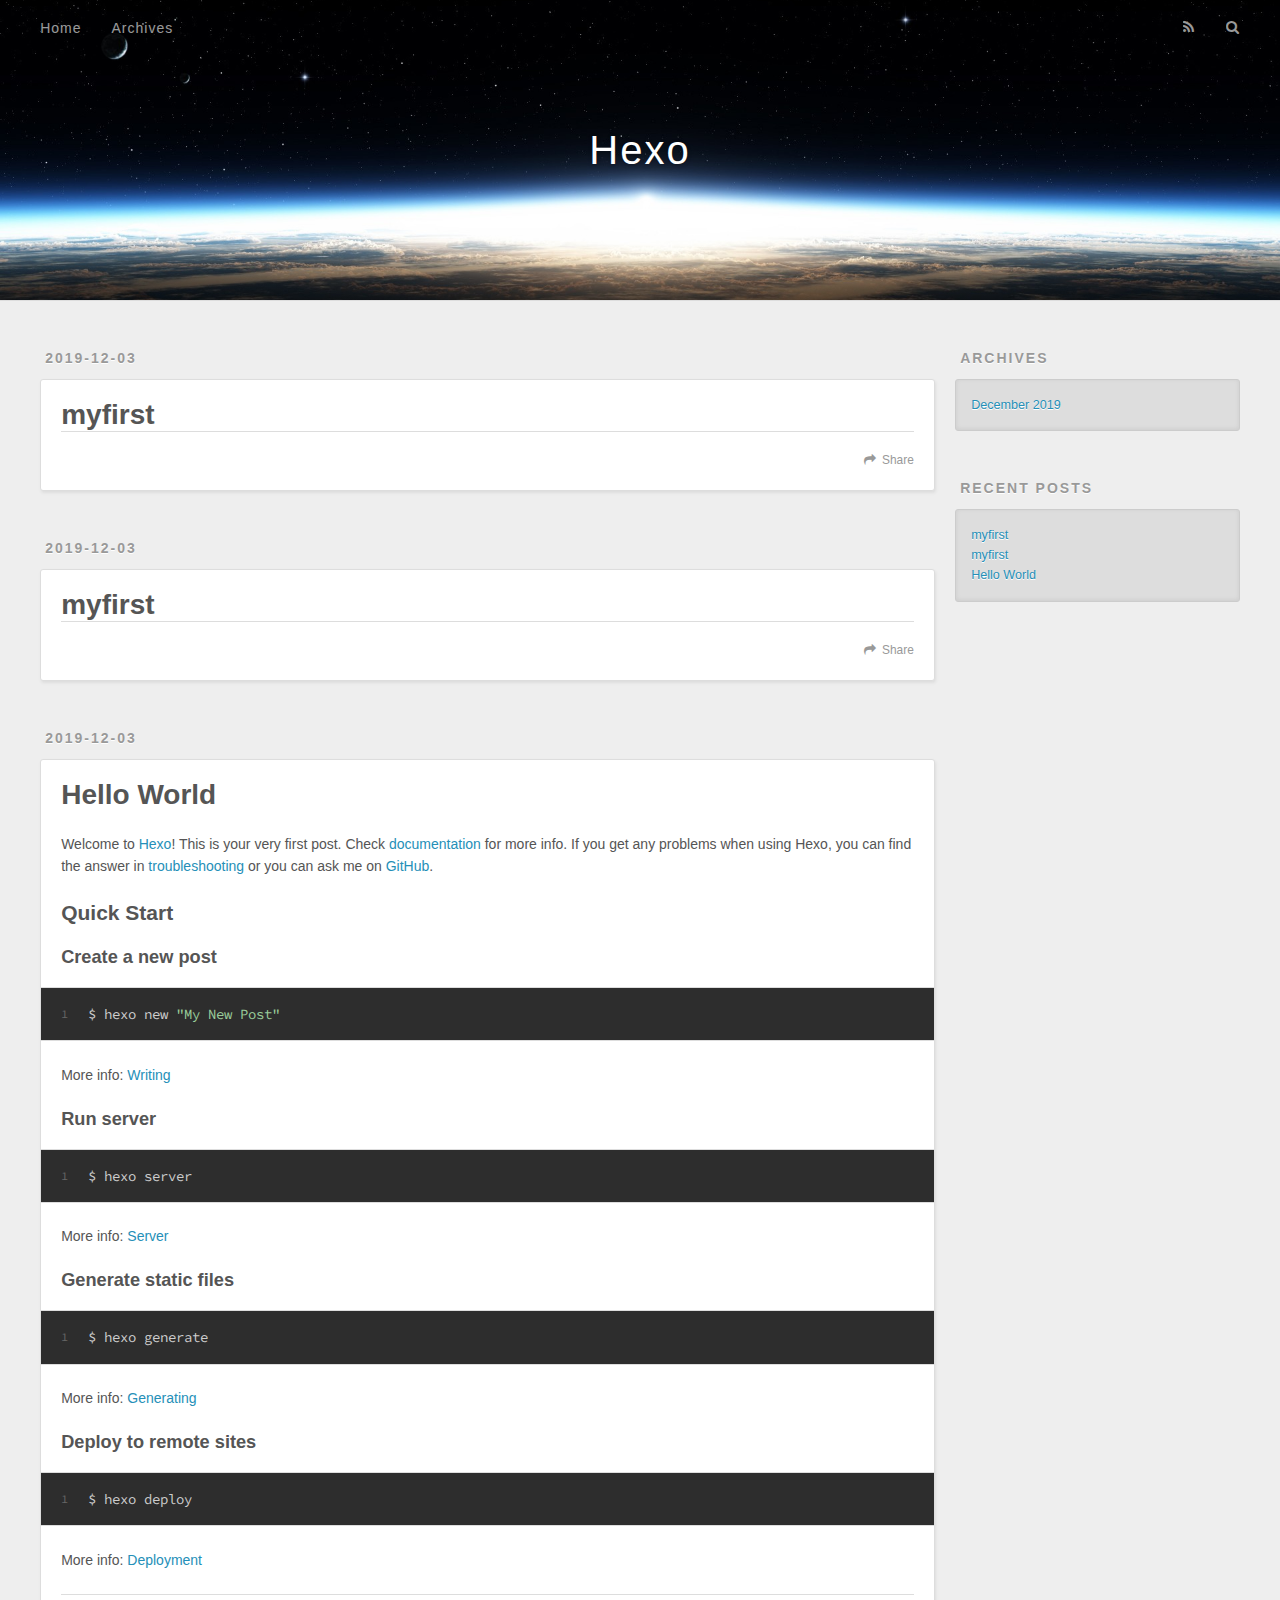
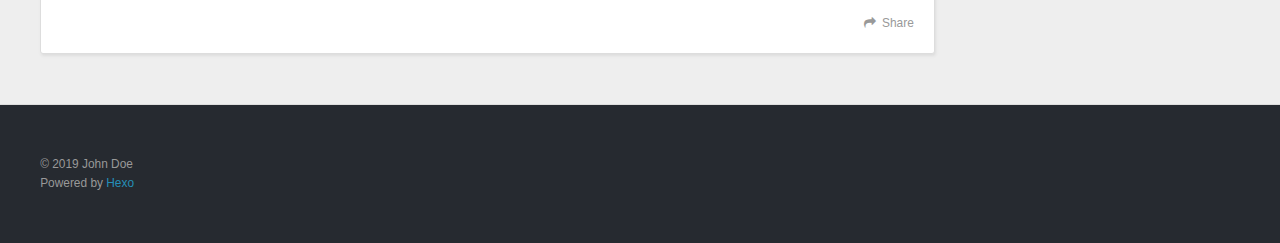
==== index.html @ 47ae8c40 "'第一次'" ====
<!DOCTYPE html>
<html>
<head>
  <meta charset="utf-8">
  

  
  <title>Hexo</title>
  <meta name="viewport" content="width=device-width, initial-scale=1, maximum-scale=1">
  <meta property="og:type" content="website">
<meta property="og:title" content="Hexo">
<meta property="og:url" content="http:&#x2F;&#x2F;yoursite.com&#x2F;index.html">
<meta property="og:site_name" content="Hexo">
<meta property="og:locale" content="en">
<meta name="twitter:card" content="summary">
  
    <link rel="alternate" href="/atom.xml" title="Hexo" type="application/atom+xml">
  
  
    <link rel="icon" href="/favicon.png">
  
  
    <link href="//fonts.googleapis.com/css?family=Source+Code+Pro" rel="stylesheet" type="text/css">
  
  <link rel="stylesheet" href="/css/style.css">
</head>

<body>
  <div id="container">
    <div id="wrap">
      <header id="header">
  <div id="banner"></div>
  <div id="header-outer" class="outer">
    <div id="header-title" class="inner">
      <h1 id="logo-wrap">
        <a href="/" id="logo">Hexo</a>
      </h1>
      
    </div>
    <div id="header-inner" class="inner">
      <nav id="main-nav">
        <a id="main-nav-toggle" class="nav-icon"></a>
        
          <a class="main-nav-link" href="/">Home</a>
        
          <a class="main-nav-link" href="/archives">Archives</a>
        
      </nav>
      <nav id="sub-nav">
        
          <a id="nav-rss-link" class="nav-icon" href="/atom.xml" title="RSS Feed"></a>
        
        <a id="nav-search-btn" class="nav-icon" title="Search"></a>
      </nav>
      <div id="search-form-wrap">
        <form action="//google.com/search" method="get" accept-charset="UTF-8" class="search-form"><input type="search" name="q" class="search-form-input" placeholder="Search"><button type="submit" class="search-form-submit">&#xF002;</button><input type="hidden" name="sitesearch" value="http://yoursite.com"></form>
      </div>
    </div>
  </div>
</header>
      <div class="outer">
        <section id="main">
  
    <article id="post-myfirst-1" class="article article-type-post" itemscope itemprop="blogPost">
  <div class="article-meta">
    <a href="/2019/12/03/myfirst-1/" class="article-date">
  <time datetime="2019-12-03T11:44:23.000Z" itemprop="datePublished">2019-12-03</time>
</a>
    
  </div>
  <div class="article-inner">
    
    
      <header class="article-header">
        
  
    <h1 itemprop="name">
      <a class="article-title" href="/2019/12/03/myfirst-1/">myfirst</a>
    </h1>
  

      </header>
    
    <div class="article-entry" itemprop="articleBody">
      
        
      
    </div>
    <footer class="article-footer">
      <a data-url="http://yoursite.com/2019/12/03/myfirst-1/" data-id="ck3ptba0600007gw39r518pa3" class="article-share-link">Share</a>
      
      
    </footer>
  </div>
  
</article>


  
    <article id="post-myfirst" class="article article-type-post" itemscope itemprop="blogPost">
  <div class="article-meta">
    <a href="/2019/12/03/myfirst/" class="article-date">
  <time datetime="2019-12-03T11:43:12.000Z" itemprop="datePublished">2019-12-03</time>
</a>
    
  </div>
  <div class="article-inner">
    
    
      <header class="article-header">
        
  
    <h1 itemprop="name">
      <a class="article-title" href="/2019/12/03/myfirst/">myfirst</a>
    </h1>
  

      </header>
    
    <div class="article-entry" itemprop="articleBody">
      
        
      
    </div>
    <footer class="article-footer">
      <a data-url="http://yoursite.com/2019/12/03/myfirst/" data-id="ck3ptba0j00027gw32abr5s7v" class="article-share-link">Share</a>
      
      
    </footer>
  </div>
  
</article>


  
    <article id="post-hello-world" class="article article-type-post" itemscope itemprop="blogPost">
  <div class="article-meta">
    <a href="/2019/12/03/hello-world/" class="article-date">
  <time datetime="2019-12-03T11:39:49.512Z" itemprop="datePublished">2019-12-03</time>
</a>
    
  </div>
  <div class="article-inner">
    
    
      <header class="article-header">
        
  
    <h1 itemprop="name">
      <a class="article-title" href="/2019/12/03/hello-world/">Hello World</a>
    </h1>
  

      </header>
    
    <div class="article-entry" itemprop="articleBody">
      
        <p>Welcome to <a href="https://hexo.io/" target="_blank" rel="noopener">Hexo</a>! This is your very first post. Check <a href="https://hexo.io/docs/" target="_blank" rel="noopener">documentation</a> for more info. If you get any problems when using Hexo, you can find the answer in <a href="https://hexo.io/docs/troubleshooting.html" target="_blank" rel="noopener">troubleshooting</a> or you can ask me on <a href="https://github.com/hexojs/hexo/issues" target="_blank" rel="noopener">GitHub</a>.</p>
<h2 id="Quick-Start"><a href="#Quick-Start" class="headerlink" title="Quick Start"></a>Quick Start</h2><h3 id="Create-a-new-post"><a href="#Create-a-new-post" class="headerlink" title="Create a new post"></a>Create a new post</h3><figure class="highlight bash"><table><tr><td class="gutter"><pre><span class="line">1</span></pre></td><td class="code"><pre><span class="line">$ hexo new <span class="string">"My New Post"</span></span></pre></td></tr></table></figure>

<p>More info: <a href="https://hexo.io/docs/writing.html" target="_blank" rel="noopener">Writing</a></p>
<h3 id="Run-server"><a href="#Run-server" class="headerlink" title="Run server"></a>Run server</h3><figure class="highlight bash"><table><tr><td class="gutter"><pre><span class="line">1</span></pre></td><td class="code"><pre><span class="line">$ hexo server</span></pre></td></tr></table></figure>

<p>More info: <a href="https://hexo.io/docs/server.html" target="_blank" rel="noopener">Server</a></p>
<h3 id="Generate-static-files"><a href="#Generate-static-files" class="headerlink" title="Generate static files"></a>Generate static files</h3><figure class="highlight bash"><table><tr><td class="gutter"><pre><span class="line">1</span></pre></td><td class="code"><pre><span class="line">$ hexo generate</span></pre></td></tr></table></figure>

<p>More info: <a href="https://hexo.io/docs/generating.html" target="_blank" rel="noopener">Generating</a></p>
<h3 id="Deploy-to-remote-sites"><a href="#Deploy-to-remote-sites" class="headerlink" title="Deploy to remote sites"></a>Deploy to remote sites</h3><figure class="highlight bash"><table><tr><td class="gutter"><pre><span class="line">1</span></pre></td><td class="code"><pre><span class="line">$ hexo deploy</span></pre></td></tr></table></figure>

<p>More info: <a href="https://hexo.io/docs/one-command-deployment.html" target="_blank" rel="noopener">Deployment</a></p>

      
    </div>
    <footer class="article-footer">
      <a data-url="http://yoursite.com/2019/12/03/hello-world/" data-id="ck3ptba0g00017gw3af5u1q78" class="article-share-link">Share</a>
      
      
    </footer>
  </div>
  
</article>


  


</section>
        
          <aside id="sidebar">
  
    

  
    

  
    
  
    
  <div class="widget-wrap">
    <h3 class="widget-title">Archives</h3>
    <div class="widget">
      <ul class="archive-list"><li class="archive-list-item"><a class="archive-list-link" href="/archives/2019/12/">December 2019</a></li></ul>
    </div>
  </div>


  
    
  <div class="widget-wrap">
    <h3 class="widget-title">Recent Posts</h3>
    <div class="widget">
      <ul>
        
          <li>
            <a href="/2019/12/03/myfirst-1/">myfirst</a>
          </li>
        
          <li>
            <a href="/2019/12/03/myfirst/">myfirst</a>
          </li>
        
          <li>
            <a href="/2019/12/03/hello-world/">Hello World</a>
          </li>
        
      </ul>
    </div>
  </div>

  
</aside>
        
      </div>
      <footer id="footer">
  
  <div class="outer">
    <div id="footer-info" class="inner">
      &copy; 2019 John Doe<br>
      Powered by <a href="http://hexo.io/" target="_blank">Hexo</a>
    </div>
  </div>
</footer>
    </div>
    <nav id="mobile-nav">
  
    <a href="/" class="mobile-nav-link">Home</a>
  
    <a href="/archives" class="mobile-nav-link">Archives</a>
  
</nav>
    

<script src="//ajax.googleapis.com/ajax/libs/jquery/2.0.3/jquery.min.js"></script>


  <link rel="stylesheet" href="/fancybox/jquery.fancybox.css">
  <script src="/fancybox/jquery.fancybox.pack.js"></script>


<script src="/js/script.js"></script>



  </div>
</body>
</html>
---- css/style.css ----
body {
  width: 100%;
}
body:before,
body:after {
  content: "";
  display: table;
}
body:after {
  clear: both;
}
html,
body,
div,
span,
applet,
object,
iframe,
h1,
h2,
h3,
h4,
h5,
h6,
p,
blockquote,
pre,
a,
abbr,
acronym,
address,
big,
cite,
code,
del,
dfn,
em,
img,
ins,
kbd,
q,
s,
samp,
small,
strike,
strong,
sub,
sup,
tt,
var,
dl,
dt,
dd,
ol,
ul,
li,
fieldset,
form,
label,
legend,
table,
caption,
tbody,
tfoot,
thead,
tr,
th,
td {
  margin: 0;
  padding: 0;
  border: 0;
  outline: 0;
  font-weight: inherit;
  font-style: inherit;
  font-family: inherit;
  font-size: 100%;
  vertical-align: baseline;
}
body {
  line-height: 1;
  color: #000;
  background: #fff;
}
ol,
ul {
  list-style: none;
}
table {
  border-collapse: separate;
  border-spacing: 0;
  vertical-align: middle;
}
caption,
th,
td {
  text-align: left;
  font-weight: normal;
  vertical-align: middle;
}
a img {
  border: none;
}
input,
button {
  margin: 0;
  padding: 0;
}
input::-moz-focus-inner,
button::-moz-focus-inner {
  border: 0;
  padding: 0;
}
@font-face {
  font-family: FontAwesome;
  font-style: normal;
  font-weight: normal;
  src: url("fonts/fontawesome-webfont.eot?v=#4.0.3");
  src: url("fonts/fontawesome-webfont.eot?#iefix&v=#4.0.3") format("embedded-opentype"), url("fonts/fontawesome-webfont.woff?v=#4.0.3") format("woff"), url("fonts/fontawesome-webfont.ttf?v=#4.0.3") format("truetype"), url("fonts/fontawesome-webfont.svg#fontawesomeregular?v=#4.0.3") format("svg");
}
html,
body,
#container {
  height: 100%;
}
body {
  background: #eee;
  font: 14px -apple-system, BlinkMacSystemFont, "Segoe UI", "Roboto", "Oxygen", "Ubuntu", "Cantarell", "Fira Sans", "Droid Sans", "Helvetica Neue", sans-serif;
  -webkit-text-size-adjust: 100%;
}
.outer {
  max-width: 1220px;
  margin: 0 auto;
  padding: 0 20px;
}
.outer:before,
.outer:after {
  content: "";
  display: table;
}
.outer:after {
  clear: both;
}
.inner {
  display: inline;
  float: left;
  width: 98.33333333333333%;
  margin: 0 0.833333333333333%;
}
.left,
.alignleft {
  float: left;
}
.right,
.alignright {
  float: right;
}
.clear {
  clear: both;
}
#container {
  position: relative;
}
.mobile-nav-on {
  overflow: hidden;
}
#wrap {
  height: 100%;
  width: 100%;
  position: absolute;
  top: 0;
  left: 0;
  -webkit-transition: 0.2s ease-out;
  -moz-transition: 0.2s ease-out;
  -ms-transition: 0.2s ease-out;
  transition: 0.2s ease-out;
  z-index: 1;
  background: #eee;
}
.mobile-nav-on #wrap {
  left: 280px;
}
@media screen and (min-width: 768px) {
  #main {
    display: inline;
    float: left;
    width: 73.33333333333333%;
    margin: 0 0.833333333333333%;
  }
}
.article-date,
.article-category-link,
.archive-year,
.widget-title {
  text-decoration: none;
  text-transform: uppercase;
  letter-spacing: 2px;
  color: #999;
  margin-bottom: 1em;
  margin-left: 5px;
  line-height: 1em;
  text-shadow: 0 1px #fff;
  font-weight: bold;
}
.article-inner,
.archive-article-inner {
  background: #fff;
  -webkit-box-shadow: 1px 2px 3px #ddd;
  box-shadow: 1px 2px 3px #ddd;
  border: 1px solid #ddd;
  border-radius: 3px;
}
.article-entry h1,
.widget h1 {
  font-size: 2em;
}
.article-entry h2,
.widget h2 {
  font-size: 1.5em;
}
.article-entry h3,
.widget h3 {
  font-size: 1.3em;
}
.article-entry h4,
.widget h4 {
  font-size: 1.2em;
}
.article-entry h5,
.widget h5 {
  font-size: 1em;
}
.article-entry h6,
.widget h6 {
  font-size: 1em;
  color: #999;
}
.article-entry hr,
.widget hr {
  border: 1px dashed #ddd;
}
.article-entry strong,
.widget strong {
  font-weight: bold;
}
.article-entry em,
.widget em,
.article-entry cite,
.widget cite {
  font-style: italic;
}
.article-entry sup,
.widget sup,
.article-entry sub,
.widget sub {
  font-size: 0.75em;
  line-height: 0;
  position: relative;
  vertical-align: baseline;
}
.article-entry sup,
.widget sup {
  top: -0.5em;
}
.article-entry sub,
.widget sub {
  bottom: -0.2em;
}
.article-entry small,
.widget small {
  font-size: 0.85em;
}
.article-entry acronym,
.widget acronym,
.article-entry abbr,
.widget abbr {
  border-bottom: 1px dotted;
}
.article-entry ul,
.widget ul,
.article-entry ol,
.widget ol,
.article-entry dl,
.widget dl {
  margin: 0 20px;
  line-height: 1.6em;
}
.article-entry ul ul,
.widget ul ul,
.article-entry ol ul,
.widget ol ul,
.article-entry ul ol,
.widget ul ol,
.article-entry ol ol,
.widget ol ol {
  margin-top: 0;
  margin-bottom: 0;
}
.article-entry ul,
.widget ul {
  list-style: disc;
}
.article-entry ol,
.widget ol {
  list-style: decimal;
}
.article-entry dt,
.widget dt {
  font-weight: bold;
}
#header {
  height: 300px;
  position: relative;
  border-bottom: 1px solid #ddd;
}
#header:before,
#header:after {
  content: "";
  position: absolute;
  left: 0;
  right: 0;
  height: 40px;
}
#header:before {
  top: 0;
  background: -webkit-linear-gradient(rgba(0,0,0,0.2), transparent);
  background: -moz-linear-gradient(rgba(0,0,0,0.2), transparent);
  background: -ms-linear-gradient(rgba(0,0,0,0.2), transparent);
  background: linear-gradient(rgba(0,0,0,0.2), transparent);
}
#header:after {
  bottom: 0;
  background: -webkit-linear-gradient(transparent, rgba(0,0,0,0.2));
  background: -moz-linear-gradient(transparent, rgba(0,0,0,0.2));
  background: -ms-linear-gradient(transparent, rgba(0,0,0,0.2));
  background: linear-gradient(transparent, rgba(0,0,0,0.2));
}
#header-outer {
  height: 100%;
  position: relative;
}
#header-inner {
  position: relative;
  overflow: hidden;
}
#banner {
  position: absolute;
  top: 0;
  left: 0;
  width: 100%;
  height: 100%;
  background: url("images/banner.jpg") center #000;
  -webkit-background-size: cover;
  -moz-background-size: cover;
  background-size: cover;
  z-index: -1;
}
#header-title {
  text-align: center;
  height: 40px;
  position: absolute;
  top: 50%;
  left: 0;
  margin-top: -20px;
}
#logo,
#subtitle {
  text-decoration: none;
  color: #fff;
  font-weight: 300;
  text-shadow: 0 1px 4px rgba(0,0,0,0.3);
}
#logo {
  font-size: 40px;
  line-height: 40px;
  letter-spacing: 2px;
}
#subtitle {
  font-size: 16px;
  line-height: 16px;
  letter-spacing: 1px;
}
#subtitle-wrap {
  margin-top: 16px;
}
#main-nav {
  float: left;
  margin-left: -15px;
}
.nav-icon,
.main-nav-link {
  float: left;
  color: #fff;
  opacity: 0.6;
  text-decoration: none;
  text-shadow: 0 1px rgba(0,0,0,0.2);
  -webkit-transition: opacity 0.2s;
  -moz-transition: opacity 0.2s;
  -ms-transition: opacity 0.2s;
  transition: opacity 0.2s;
  display: block;
  padding: 20px 15px;
}
.nav-icon:hover,
.main-nav-link:hover {
  opacity: 1;
}
.nav-icon {
  font-family: FontAwesome;
  text-align: center;
  font-size: 14px;
  width: 14px;
  height: 14px;
  padding: 20px 15px;
  position: relative;
  cursor: pointer;
}
.main-nav-link {
  font-weight: 300;
  letter-spacing: 1px;
}
@media screen and (max-width: 479px) {
  .main-nav-link {
    display: none;
  }
}
#main-nav-toggle {
  display: none;
}
#main-nav-toggle:before {
  content: "\f0c9";
}
@media screen and (max-width: 479px) {
  #main-nav-toggle {
    display: block;
  }
}
#sub-nav {
  float: right;
  margin-right: -15px;
}
#nav-rss-link:before {
  content: "\f09e";
}
#nav-search-btn:before {
  content: "\f002";
}
#search-form-wrap {
  position: absolute;
  top: 15px;
  width: 150px;
  height: 30px;
  right: -150px;
  opacity: 0;
  -webkit-transition: 0.2s ease-out;
  -moz-transition: 0.2s ease-out;
  -ms-transition: 0.2s ease-out;
  transition: 0.2s ease-out;
}
#search-form-wrap.on {
  opacity: 1;
  right: 0;
}
@media screen and (max-width: 479px) {
  #search-form-wrap {
    width: 100%;
    right: -100%;
  }
}
.search-form {
  position: absolute;
  top: 0;
  left: 0;
  right: 0;
  background: #fff;
  padding: 5px 15px;
  border-radius: 15px;
  -webkit-box-shadow: 0 0 10px rgba(0,0,0,0.3);
  box-shadow: 0 0 10px rgba(0,0,0,0.3);
}
.search-form-input {
  border: none;
  background: none;
  color: #555;
  width: 100%;
  font: 13px -apple-system, BlinkMacSystemFont, "Segoe UI", "Roboto", "Oxygen", "Ubuntu", "Cantarell", "Fira Sans", "Droid Sans", "Helvetica Neue", sans-serif;
  outline: none;
}
.search-form-input::-webkit-search-results-decoration,
.search-form-input::-webkit-search-cancel-button {
  -webkit-appearance: none;
}
.search-form-submit {
  position: absolute;
  top: 50%;
  right: 10px;
  margin-top: -7px;
  font: 13px FontAwesome;
  border: none;
  background: none;
  color: #bbb;
  cursor: pointer;
}
.search-form-submit:hover,
.search-form-submit:focus {
  color: #777;
}
.article {
  margin: 50px 0;
}
.article-inner {
  overflow: hidden;
}
.article-meta:before,
.article-meta:after {
  content: "";
  display: table;
}
.article-meta:after {
  clear: both;
}
.article-date {
  float: left;
}
.article-category {
  float: left;
  line-height: 1em;
  color: #ccc;
  text-shadow: 0 1px #fff;
  margin-left: 8px;
}
.article-category:before {
  content: "\2022";
}
.article-category-link {
  margin: 0 12px 1em;
}
.article-header {
  padding: 20px 20px 0;
}
.article-title {
  text-decoration: none;
  font-size: 2em;
  font-weight: bold;
  color: #555;
  line-height: 1.1em;
  -webkit-transition: color 0.2s;
  -moz-transition: color 0.2s;
  -ms-transition: color 0.2s;
  transition: color 0.2s;
}
a.article-title:hover {
  color: #258fb8;
}
.article-entry {
  color: #555;
  padding: 0 20px;
}
.article-entry:before,
.article-entry:after {
  content: "";
  display: table;
}
.article-entry:after {
  clear: both;
}
.article-entry p,
.article-entry table {
  line-height: 1.6em;
  margin: 1.6em 0;
}
.article-entry h1,
.article-entry h2,
.article-entry h3,
.article-entry h4,
.article-entry h5,
.article-entry h6 {
  font-weight: bold;
}
.article-entry h1,
.article-entry h2,
.article-entry h3,
.article-entry h4,
.article-entry h5,
.article-entry h6 {
  line-height: 1.1em;
  margin: 1.1em 0;
}
.article-entry a {
  color: #258fb8;
  text-decoration: none;
}
.article-entry a:hover {
  text-decoration: underline;
}
.article-entry ul,
.article-entry ol,
.article-entry dl {
  margin-top: 1.6em;
  margin-bottom: 1.6em;
}
.article-entry img,
.article-entry video {
  max-width: 100%;
  height: auto;
  display: block;
  margin: auto;
}
.article-entry iframe {
  border: none;
}
.article-entry table {
  width: 100%;
  border-collapse: collapse;
  border-spacing: 0;
}
.article-entry th {
  font-weight: bold;
  border-bottom: 3px solid #ddd;
  padding-bottom: 0.5em;
}
.article-entry td {
  border-bottom: 1px solid #ddd;
  padding: 10px 0;
}
.article-entry blockquote {
  font-family: Georgia, "Times New Roman", serif;
  font-size: 1.4em;
  margin: 1.6em 20px;
  text-align: center;
}
.article-entry blockquote footer {
  font-size: 14px;
  margin: 1.6em 0;
  font-family: -apple-system, BlinkMacSystemFont, "Segoe UI", "Roboto", "Oxygen", "Ubuntu", "Cantarell", "Fira Sans", "Droid Sans", "Helvetica Neue", sans-serif;
}
.article-entry blockquote footer cite:before {
  content: "—";
  padding: 0 0.5em;
}
.article-entry .pullquote {
  text-align: left;
  width: 45%;
  margin: 0;
}
.article-entry .pullquote.left {
  margin-left: 0.5em;
  margin-right: 1em;
}
.article-entry .pullquote.right {
  margin-right: 0.5em;
  margin-left: 1em;
}
.article-entry .caption {
  color: #999;
  display: block;
  font-size: 0.9em;
  margin-top: 0.5em;
  position: relative;
  text-align: center;
}
.article-entry .video-container {
  position: relative;
  padding-top: 56.25%;
  height: 0;
  overflow: hidden;
}
.article-entry .video-container iframe,
.article-entry .video-container object,
.article-entry .video-container embed {
  position: absolute;
  top: 0;
  left: 0;
  width: 100%;
  height: 100%;
  margin-top: 0;
}
.article-more-link a {
  display: inline-block;
  line-height: 1em;
  padding: 6px 15px;
  border-radius: 15px;
  background: #eee;
  color: #999;
  text-shadow: 0 1px #fff;
  text-decoration: none;
}
.article-more-link a:hover {
  background: #258fb8;
  color: #fff;
  text-decoration: none;
  text-shadow: 0 1px #1e7293;
}
.article-footer {
  font-size: 0.85em;
  line-height: 1.6em;
  border-top: 1px solid #ddd;
  padding-top: 1.6em;
  margin: 0 20px 20px;
}
.article-footer:before,
.article-footer:after {
  content: "";
  display: table;
}
.article-footer:after {
  clear: both;
}
.article-footer a {
  color: #999;
  text-decoration: none;
}
.article-footer a:hover {
  color: #555;
}
.article-tag-list-item {
  float: left;
  margin-right: 10px;
}
.article-tag-list-link:before {
  content: "#";
}
.article-comment-link {
  float: right;
}
.article-comment-link:before {
  content: "\f075";
  font-family: FontAwesome;
  padding-right: 8px;
}
.article-share-link {
  cursor: pointer;
  float: right;
  margin-left: 20px;
}
.article-share-link:before {
  content: "\f064";
  font-family: FontAwesome;
  padding-right: 6px;
}
#article-nav {
  position: relative;
}
#article-nav:before,
#article-nav:after {
  content: "";
  display: table;
}
#article-nav:after {
  clear: both;
}
@media screen and (min-width: 768px) {
  #article-nav {
    margin: 50px 0;
  }
  #article-nav:before {
    width: 8px;
    height: 8px;
    position: absolute;
    top: 50%;
    left: 50%;
    margin-top: -4px;
    margin-left: -4px;
    content: "";
    border-radius: 50%;
    background: #ddd;
    -webkit-box-shadow: 0 1px 2px #fff;
    box-shadow: 0 1px 2px #fff;
  }
}
.article-nav-link-wrap {
  text-decoration: none;
  text-shadow: 0 1px #fff;
  color: #999;
  -webkit-box-sizing: border-box;
  -moz-box-sizing: border-box;
  box-sizing: border-box;
  margin-top: 50px;
  text-align: center;
  display: block;
}
.article-nav-link-wrap:hover {
  color: #555;
}
@media screen and (min-width: 768px) {
  .article-nav-link-wrap {
    width: 50%;
    margin-top: 0;
  }
}
@media screen and (min-width: 768px) {
  #article-nav-newer {
    float: left;
    text-align: right;
    padding-right: 20px;
  }
}
@media screen and (min-width: 768px) {
  #article-nav-older {
    float: right;
    text-align: left;
    padding-left: 20px;
  }
}
.article-nav-caption {
  text-transform: uppercase;
  letter-spacing: 2px;
  color: #ddd;
  line-height: 1em;
  font-weight: bold;
}
#article-nav-newer .article-nav-caption {
  margin-right: -2px;
}
.article-nav-title {
  font-size: 0.85em;
  line-height: 1.6em;
  margin-top: 0.5em;
}
.article-share-box {
  position: absolute;
  display: none;
  background: #fff;
  -webkit-box-shadow: 1px 2px 10px rgba(0,0,0,0.2);
  box-shadow: 1px 2px 10px rgba(0,0,0,0.2);
  border-radius: 3px;
  margin-left: -145px;
  overflow: hidden;
  z-index: 1;
}
.article-share-box.on {
  display: block;
}
.article-share-input {
  width: 100%;
  background: none;
  -webkit-box-sizing: border-box;
  -moz-box-sizing: border-box;
  box-sizing: border-box;
  font: 14px -apple-system, BlinkMacSystemFont, "Segoe UI", "Roboto", "Oxygen", "Ubuntu", "Cantarell", "Fira Sans", "Droid Sans", "Helvetica Neue", sans-serif;
  padding: 0 15px;
  color: #555;
  outline: none;
  border: 1px solid #ddd;
  border-radius: 3px 3px 0 0;
  height: 36px;
  line-height: 36px;
}
.article-share-links {
  background: #eee;
}
.article-share-links:before,
.article-share-links:after {
  content: "";
  display: table;
}
.article-share-links:after {
  clear: both;
}
.article-share-twitter,
.article-share-facebook,
.article-share-pinterest,
.article-share-google {
  width: 50px;
  height: 36px;
  display: block;
  float: left;
  position: relative;
  color: #999;
  text-shadow: 0 1px #fff;
}
.article-share-twitter:before,
.article-share-facebook:before,
.article-share-pinterest:before,
.article-share-google:before {
  font-size: 20px;
  font-family: FontAwesome;
  width: 20px;
  height: 20px;
  position: absolute;
  top: 50%;
  left: 50%;
  margin-top: -10px;
  margin-left: -10px;
  text-align: center;
}
.article-share-twitter:hover,
.article-share-facebook:hover,
.article-share-pinterest:hover,
.article-share-google:hover {
  color: #fff;
}
.article-share-twitter:before {
  content: "\f099";
}
.article-share-twitter:hover {
  background: #00aced;
  text-shadow: 0 1px #008abe;
}
.article-share-facebook:before {
  content: "\f09a";
}
.article-share-facebook:hover {
  background: #3b5998;
  text-shadow: 0 1px #2f477a;
}
.article-share-pinterest:before {
  content: "\f0d2";
}
.article-share-pinterest:hover {
  background: #cb2027;
  text-shadow: 0 1px #a21a1f;
}
.article-share-google:before {
  content: "\f0d5";
}
.article-share-google:hover {
  background: #dd4b39;
  text-shadow: 0 1px #be3221;
}
.article-gallery {
  background: #000;
  position: relative;
}
.article-gallery-photos {
  position: relative;
  overflow: hidden;
}
.article-gallery-img {
  display: none;
  max-width: 100%;
}
.article-gallery-img:first-child {
  display: block;
}
.article-gallery-img.loaded {
  position: absolute;
  display: block;
}
.article-gallery-img img {
  display: block;
  max-width: 100%;
  margin: 0 auto;
}
#comments {
  background: #fff;
  -webkit-box-shadow: 1px 2px 3px #ddd;
  box-shadow: 1px 2px 3px #ddd;
  padding: 20px;
  border: 1px solid #ddd;
  border-radius: 3px;
  margin: 50px 0;
}
#comments a {
  color: #258fb8;
}
.archives-wrap {
  margin: 50px 0;
}
.archives:before,
.archives:after {
  content: "";
  display: table;
}
.archives:after {
  clear: both;
}
.archive-year-wrap {
  margin-bottom: 1em;
}
.archives {
  -webkit-column-gap: 10px;
  -moz-column-gap: 10px;
  column-gap: 10px;
}
@media screen and (min-width: 480px) and (max-width: 767px) {
  .archives {
    -webkit-column-count: 2;
    -moz-column-count: 2;
    column-count: 2;
  }
}
@media screen and (min-width: 768px) {
  .archives {
    -webkit-column-count: 3;
    -moz-column-count: 3;
    column-count: 3;
  }
}
.archive-article {
  -webkit-column-break-inside: avoid;
  page-break-inside: avoid;
  overflow: hidden;
  break-inside: avoid-column;
}
.archive-article-inner {
  padding: 10px;
  margin-bottom: 15px;
}
.archive-article-title {
  text-decoration: none;
  font-weight: bold;
  color: #555;
  -webkit-transition: color 0.2s;
  -moz-transition: color 0.2s;
  -ms-transition: color 0.2s;
  transition: color 0.2s;
  line-height: 1.6em;
}
.archive-article-title:hover {
  color: #258fb8;
}
.archive-article-footer {
  margin-top: 1em;
}
.archive-article-date {
  color: #999;
  text-decoration: none;
  font-size: 0.85em;
  line-height: 1em;
  margin-bottom: 0.5em;
  display: block;
}
#page-nav {
  margin: 50px auto;
  background: #fff;
  -webkit-box-shadow: 1px 2px 3px #ddd;
  box-shadow: 1px 2px 3px #ddd;
  border: 1px solid #ddd;
  border-radius: 3px;
  text-align: center;
  color: #999;
  overflow: hidden;
}
#page-nav:before,
#page-nav:after {
  content: "";
  display: table;
}
#page-nav:after {
  clear: both;
}
#page-nav a,
#page-nav span {
  padding: 10px 20px;
  line-height: 1;
  height: 2ex;
}
#page-nav a {
  color: #999;
  text-decoration: none;
}
#page-nav a:hover {
  background: #999;
  color: #fff;
}
#page-nav .prev {
  float: left;
}
#page-nav .next {
  float: right;
}
#page-nav .page-number {
  display: inline-block;
}
@media screen and (max-width: 479px) {
  #page-nav .page-number {
    display: none;
  }
}
#page-nav .current {
  color: #555;
  font-weight: bold;
}
#page-nav .space {
  color: #ddd;
}
#footer {
  background: #262a30;
  padding: 50px 0;
  border-top: 1px solid #ddd;
  color: #999;
}
#footer a {
  color: #258fb8;
  text-decoration: none;
}
#footer a:hover {
  text-decoration: underline;
}
#footer-info {
  line-height: 1.6em;
  font-size: 0.85em;
}
.article-entry pre,
.article-entry .highlight {
  background: #2d2d2d;
  margin: 0 -20px;
  padding: 15px 20px;
  border-style: solid;
  border-color: #ddd;
  border-width: 1px 0;
  overflow: auto;
  color: #ccc;
  line-height: 22.400000000000002px;
}
.article-entry .highlight .gutter pre,
.article-entry .gist .gist-file .gist-data .line-numbers {
  color: #666;
  font-size: 0.85em;
}
.article-entry pre,
.article-entry code {
  font-family: "Source Code Pro", Consolas, Monaco, Menlo, Consolas, monospace;
}
.article-entry code {
  background: #eee;
  text-shadow: 0 1px #fff;
  padding: 0 0.3em;
}
.article-entry pre code {
  background: none;
  text-shadow: none;
  padding: 0;
}
.article-entry .highlight pre {
  border: none;
  margin: 0;
  padding: 0;
}
.article-entry .highlight table {
  margin: 0;
  width: auto;
}
.article-entry .highlight td {
  border: none;
  padding: 0;
}
.article-entry .highlight figcaption {
  font-size: 0.85em;
  color: #999;
  line-height: 1em;
  margin-bottom: 1em;
}
.article-entry .highlight figcaption:before,
.article-entry .highlight figcaption:after {
  content: "";
  display: table;
}
.article-entry .highlight figcaption:after {
  clear: both;
}
.article-entry .highlight figcaption a {
  float: right;
}
.article-entry .highlight .gutter pre {
  text-align: right;
  padding-right: 20px;
}
.article-entry .highlight .line {
  height: 22.400000000000002px;
}
.article-entry .highlight .line.marked {
  background: #515151;
}
.article-entry .gist {
  margin: 0 -20px;
  border-style: solid;
  border-color: #ddd;
  border-width: 1px 0;
  background: #2d2d2d;
  padding: 15px 20px 15px 0;
}
.article-entry .gist .gist-file {
  border: none;
  font-family: "Source Code Pro", Consolas, Monaco, Menlo, Consolas, monospace;
  margin: 0;
}
.article-entry .gist .gist-file .gist-data {
  background: none;
  border: none;
}
.article-entry .gist .gist-file .gist-data .line-numbers {
  background: none;
  border: none;
  padding: 0 20px 0 0;
}
.article-entry .gist .gist-file .gist-data .line-data {
  padding: 0 !important;
}
.article-entry .gist .gist-file .highlight {
  margin: 0;
  padding: 0;
  border: none;
}
.article-entry .gist .gist-file .gist-meta {
  background: #2d2d2d;
  color: #999;
  font: 0.85em -apple-system, BlinkMacSystemFont, "Segoe UI", "Roboto", "Oxygen", "Ubuntu", "Cantarell", "Fira Sans", "Droid Sans", "Helvetica Neue", sans-serif;
  text-shadow: 0 0;
  padding: 0;
  margin-top: 1em;
  margin-left: 20px;
}
.article-entry .gist .gist-file .gist-meta a {
  color: #258fb8;
  font-weight: normal;
}
.article-entry .gist .gist-file .gist-meta a:hover {
  text-decoration: underline;
}
pre .comment,
pre .title {
  color: #999;
}
pre .variable,
pre .attribute,
pre .tag,
pre .regexp,
pre .ruby .constant,
pre .xml .tag .title,
pre .xml .pi,
pre .xml .doctype,
pre .html .doctype,
pre .css .id,
pre .css .class,
pre .css .pseudo {
  color: #f2777a;
}
pre .number,
pre .preprocessor,
pre .built_in,
pre .literal,
pre .params,
pre .constant {
  color: #f99157;
}
pre .class,
pre .ruby .class .title,
pre .css .rules .attribute {
  color: #9c9;
}
pre .string,
pre .value,
pre .inheritance,
pre .header,
pre .ruby .symbol,
pre .xml .cdata {
  color: #9c9;
}
pre .css .hexcolor {
  color: #6cc;
}
pre .function,
pre .python .decorator,
pre .python .title,
pre .ruby .function .title,
pre .ruby .title .keyword,
pre .perl .sub,
pre .javascript .title,
pre .coffeescript .title {
  color: #69c;
}
pre .keyword,
pre .javascript .function {
  color: #c9c;
}
@media screen and (max-width: 479px) {
  #mobile-nav {
    position: absolute;
    top: 0;
    left: 0;
    width: 280px;
    height: 100%;
    background: #191919;
    border-right: 1px solid #fff;
  }
}
@media screen and (max-width: 479px) {
  .mobile-nav-link {
    display: block;
    color: #999;
    text-decoration: none;
    padding: 15px 20px;
    font-weight: bold;
  }
  .mobile-nav-link:hover {
    color: #fff;
  }
}
@media screen and (min-width: 768px) {
  #sidebar {
    display: inline;
    float: left;
    width: 23.333333333333332%;
    margin: 0 0.833333333333333%;
  }
}
.widget-wrap {
  margin: 50px 0;
}
.widget {
  color: #777;
  text-shadow: 0 1px #fff;
  background: #ddd;
  -webkit-box-shadow: 0 -1px 4px #ccc inset;
  box-shadow: 0 -1px 4px #ccc inset;
  border: 1px solid #ccc;
  padding: 15px;
  border-radius: 3px;
}
.widget a {
  color: #258fb8;
  text-decoration: none;
}
.widget a:hover {
  text-decoration: underline;
}
.widget ul ul,
.widget ol ul,
.widget dl ul,
.widget ul ol,
.widget ol ol,
.widget dl ol,
.widget ul dl,
.widget ol dl,
.widget dl dl {
  margin-left: 15px;
  list-style: disc;
}
.widget {
  line-height: 1.6em;
  word-wrap: break-word;
  font-size: 0.9em;
}
.widget ul,
.widget ol {
  list-style: none;
  margin: 0;
}
.widget ul ul,
.widget ol ul,
.widget ul ol,
.widget ol ol {
  margin: 0 20px;
}
.widget ul ul,
.widget ol ul {
  list-style: disc;
}
.widget ul ol,
.widget ol ol {
  list-style: decimal;
}
.category-list-count,
.tag-list-count,
.archive-list-count {
  padding-left: 5px;
  color: #999;
  font-size: 0.85em;
}
.category-list-count:before,
.tag-list-count:before,
.archive-list-count:before {
  content: "(";
}
.category-list-count:after,
.tag-list-count:after,
.archive-list-count:after {
  content: ")";
}
.tagcloud a {
  margin-right: 5px;
  display: inline-block;
}
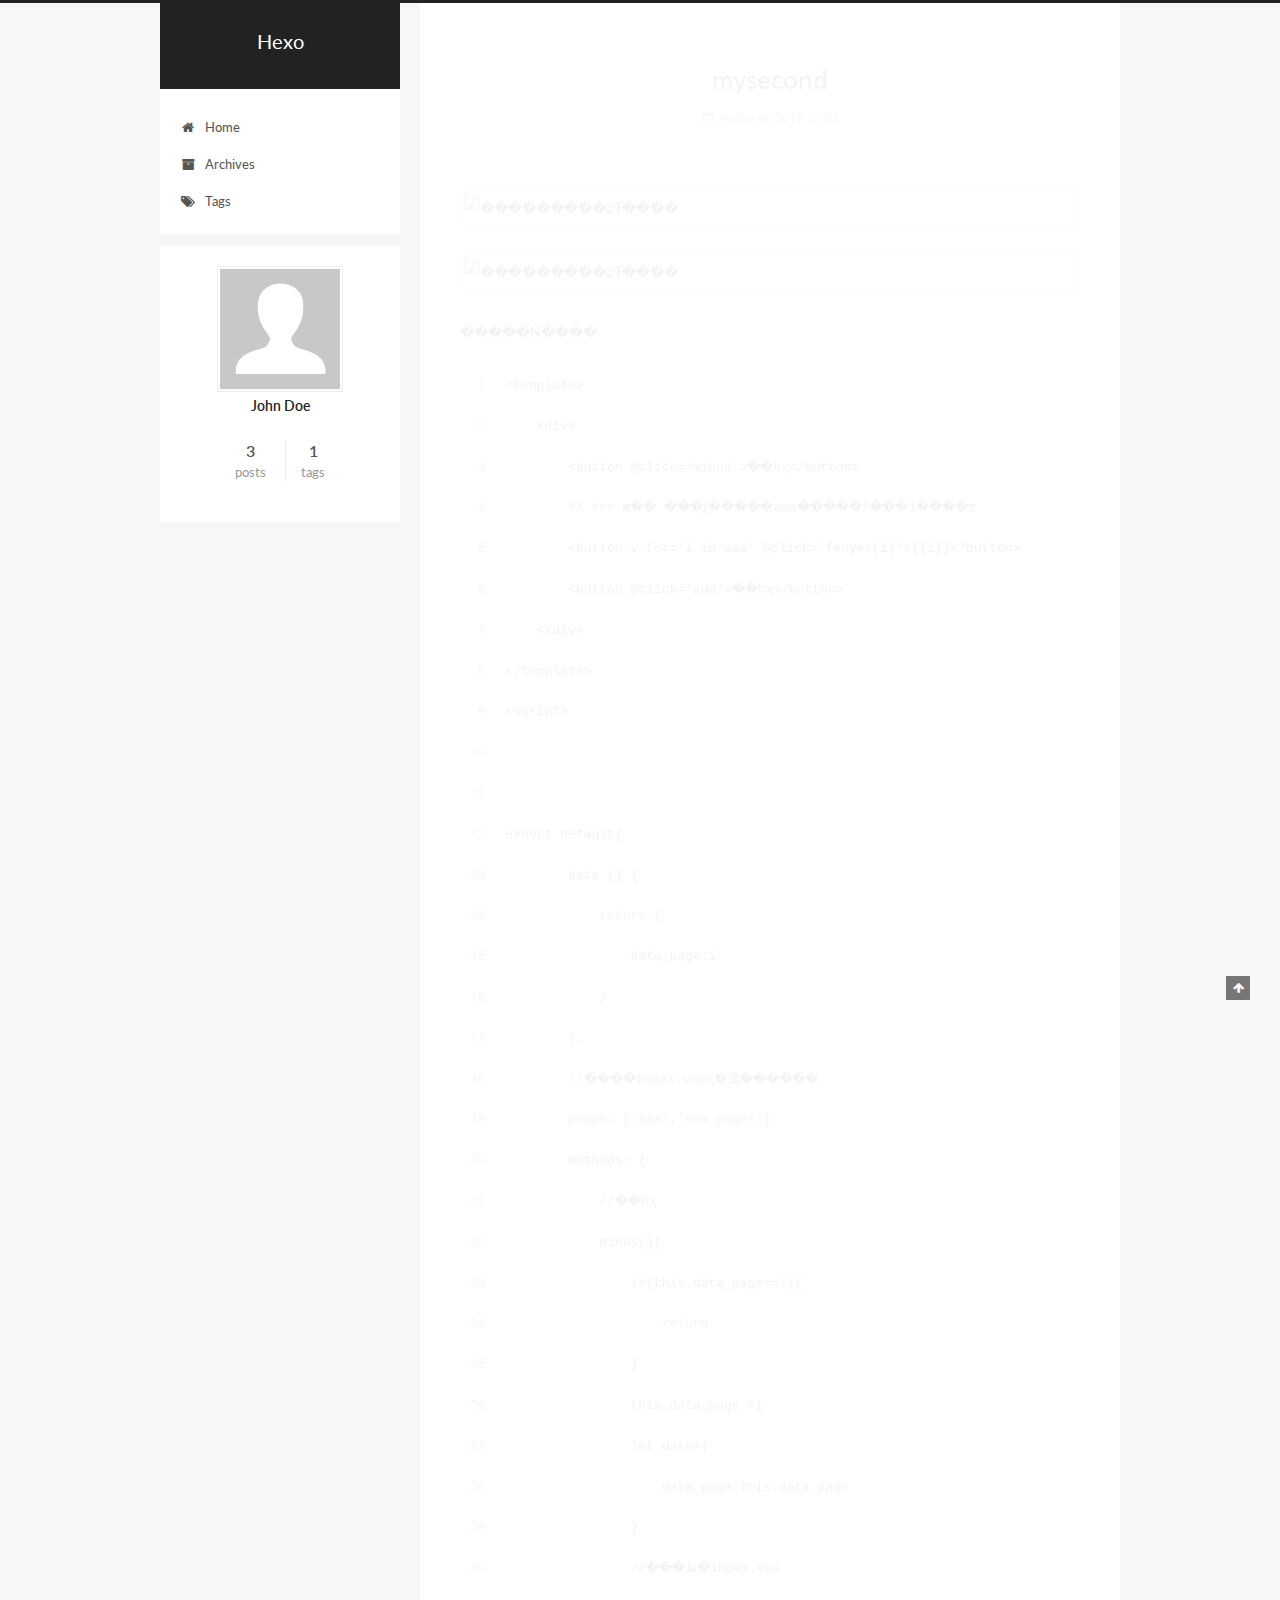
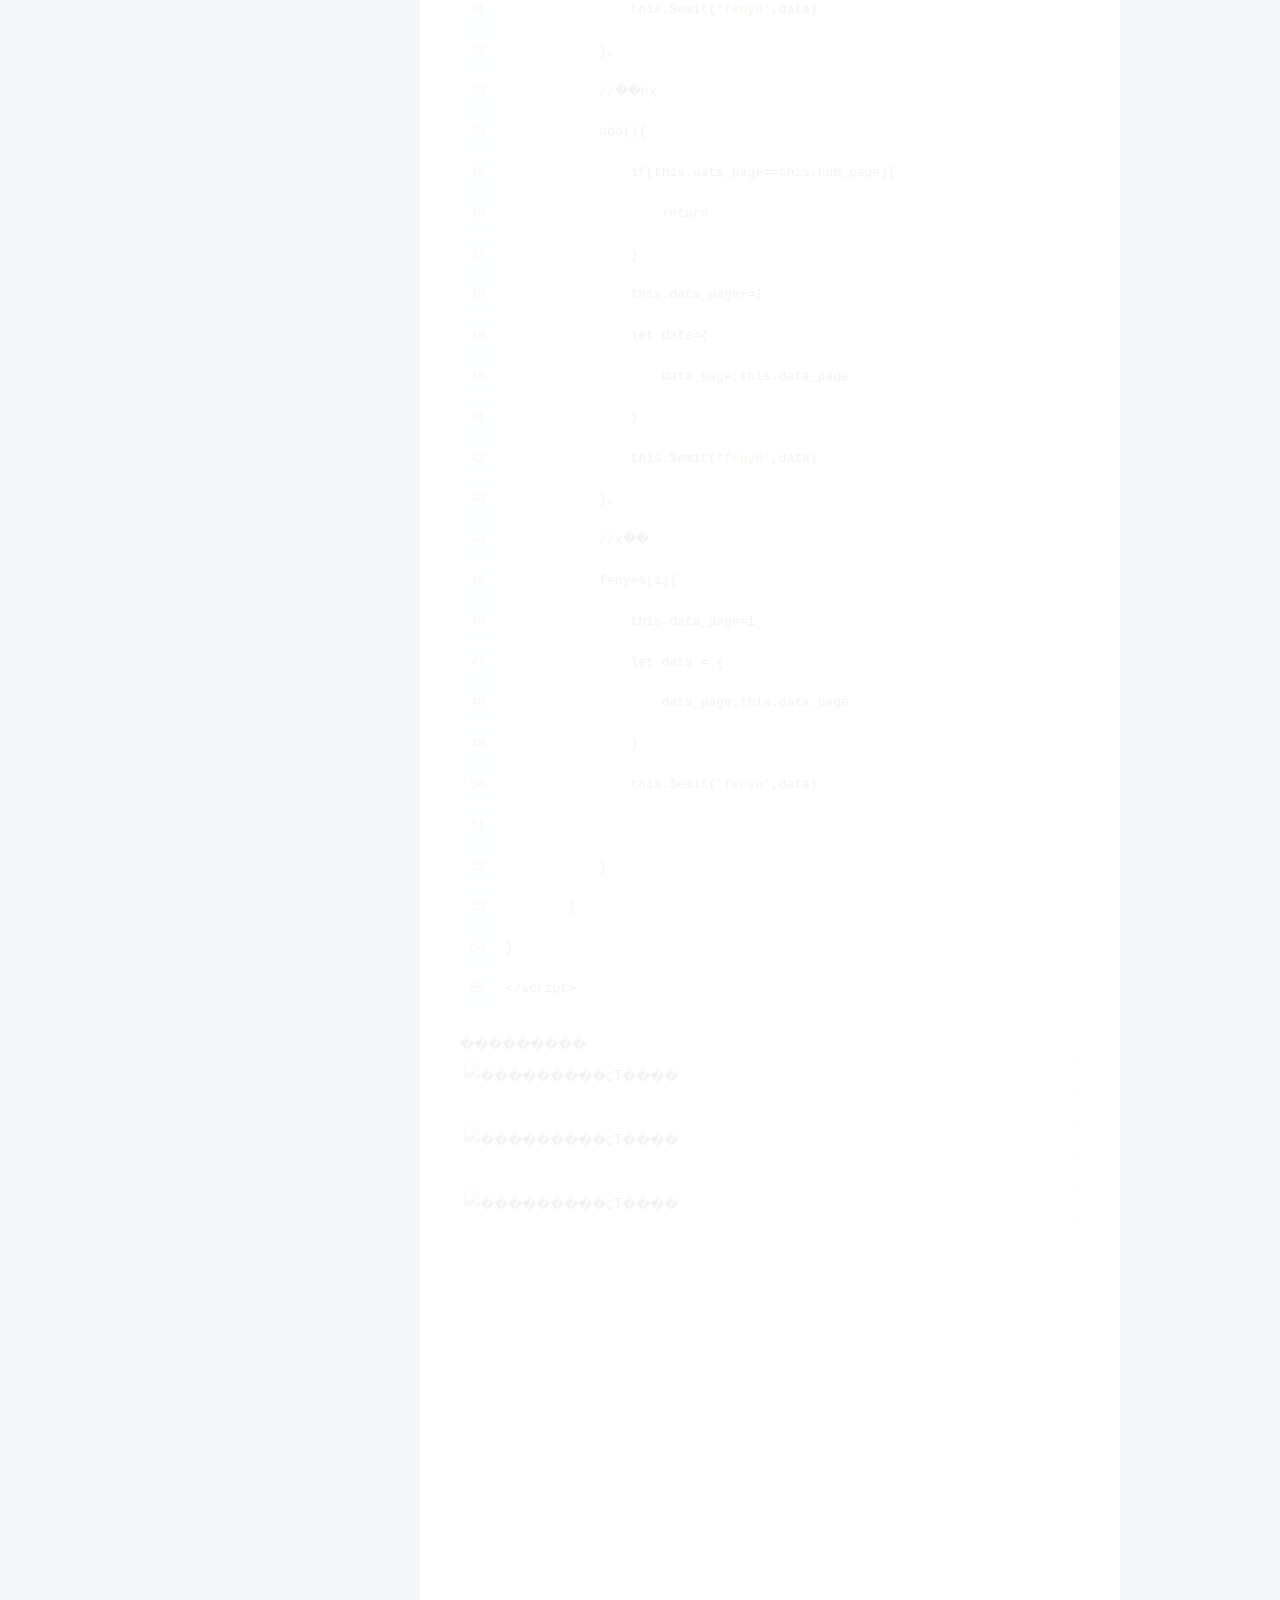
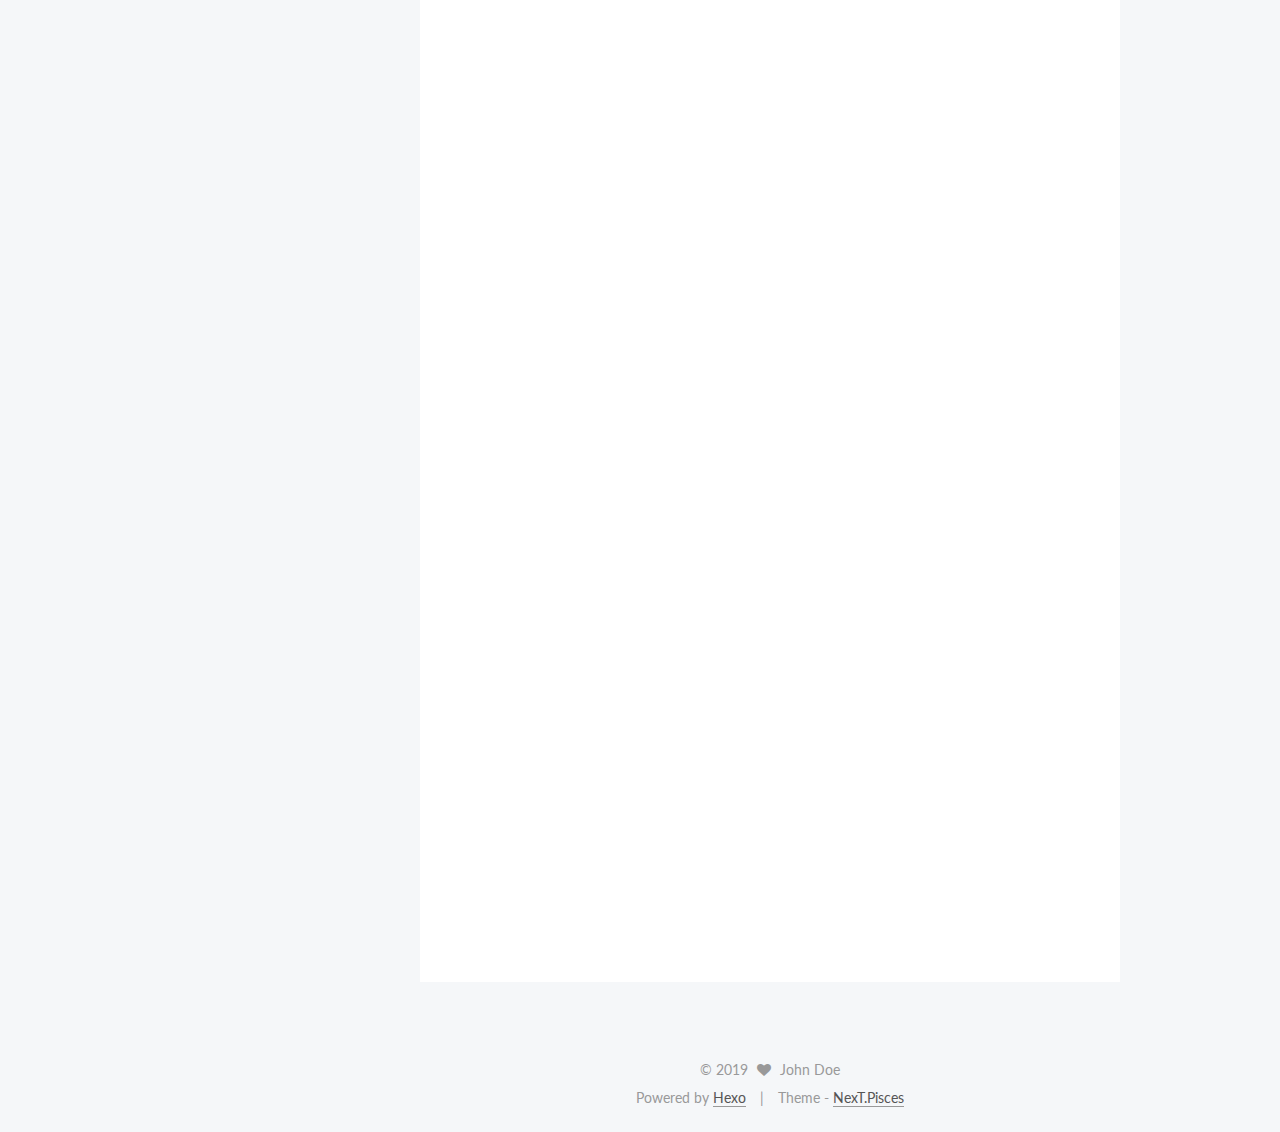
==== commit 827e8948: "'第二次'" ====
--- a/index.html
+++ b/index.html
@@ -1,267 +1,885 @@
 <!DOCTYPE html>
-<html>
+
+
+
+  
+
+
+<html class="theme-next pisces use-motion" lang="en">
 <head>
-  <meta charset="utf-8">
-  
-
-  
-  <title>Hexo</title>
-  <meta name="viewport" content="width=device-width, initial-scale=1, maximum-scale=1">
-  <meta property="og:type" content="website">
+  <meta charset="UTF-8"/>
+<meta http-equiv="X-UA-Compatible" content="IE=edge" />
+<meta name="viewport" content="width=device-width, initial-scale=1, maximum-scale=1"/>
+<meta name="theme-color" content="#222">
+
+
+
+
+
+
+
+
+
+<meta http-equiv="Cache-Control" content="no-transform" />
+<meta http-equiv="Cache-Control" content="no-siteapp" />
+
+
+
+
+
+
+
+
+
+
+
+
+
+
+
+  
+  
+  <link href="/lib/fancybox/source/jquery.fancybox.css?v=2.1.5" rel="stylesheet" type="text/css" />
+
+
+
+
+  
+  
+  
+  
+
+  
+    
+    
+  
+
+  
+
+  
+
+  
+
+  
+
+  
+    
+    
+    <link href="//fonts.googleapis.com/css?family=Lato:300,300italic,400,400italic,700,700italic&subset=latin,latin-ext" rel="stylesheet" type="text/css">
+  
+
+
+
+
+
+
+<link href="/lib/font-awesome/css/font-awesome.min.css?v=4.6.2" rel="stylesheet" type="text/css" />
+
+<link href="/css/main.css?v=5.1.2" rel="stylesheet" type="text/css" />
+
+
+  <meta name="keywords" content="Hexo, NexT" />
+
+
+
+
+
+
+
+
+  <link rel="shortcut icon" type="image/x-icon" href="/favicon.ico?v=5.1.2" />
+
+
+
+
+
+
+<meta property="og:type" content="website">
 <meta property="og:title" content="Hexo">
 <meta property="og:url" content="http:&#x2F;&#x2F;yoursite.com&#x2F;index.html">
 <meta property="og:site_name" content="Hexo">
 <meta property="og:locale" content="en">
 <meta name="twitter:card" content="summary">
-  
-    <link rel="alternate" href="/atom.xml" title="Hexo" type="application/atom+xml">
-  
-  
-    <link rel="icon" href="/favicon.png">
-  
-  
-    <link href="//fonts.googleapis.com/css?family=Source+Code+Pro" rel="stylesheet" type="text/css">
-  
-  <link rel="stylesheet" href="/css/style.css">
+
+
+
+<script type="text/javascript" id="hexo.configurations">
+  var NexT = window.NexT || {};
+  var CONFIG = {
+    root: '/',
+    scheme: 'Pisces',
+    sidebar: {"position":"left","display":"post","offset":12,"offset_float":12,"b2t":false,"scrollpercent":false,"onmobile":false},
+    fancybox: true,
+    tabs: true,
+    motion: true,
+    duoshuo: {
+      userId: '0',
+      author: 'Author'
+    },
+    algolia: {
+      applicationID: '',
+      apiKey: '',
+      indexName: '',
+      hits: {"per_page":10},
+      labels: {"input_placeholder":"Search for Posts","hits_empty":"We didn't find any results for the search: ${query}","hits_stats":"${hits} results found in ${time} ms"}
+    }
+  };
+</script>
+
+
+
+  <link rel="canonical" href="http://yoursite.com/"/>
+
+
+
+
+
+  <title>Hexo</title>
+  
+
+
+
+
+
+
+
+
+
+
+
+
+
+
 </head>
 
-<body>
-  <div id="container">
-    <div id="wrap">
-      <header id="header">
-  <div id="banner"></div>
-  <div id="header-outer" class="outer">
-    <div id="header-title" class="inner">
-      <h1 id="logo-wrap">
-        <a href="/" id="logo">Hexo</a>
-      </h1>
-      
+<body itemscope itemtype="http://schema.org/WebPage" lang="en">
+
+  
+  
+    
+  
+
+  <div class="container sidebar-position-left 
+   page-home 
+ ">
+    <div class="headband"></div>
+
+    <header id="header" class="header" itemscope itemtype="http://schema.org/WPHeader">
+      <div class="header-inner"><div class="site-brand-wrapper">
+  <div class="site-meta ">
+    
+
+    <div class="custom-logo-site-title">
+      <a href="/"  class="brand" rel="start">
+        <span class="logo-line-before"><i></i></span>
+        <span class="site-title">Hexo</span>
+        <span class="logo-line-after"><i></i></span>
+      </a>
     </div>
-    <div id="header-inner" class="inner">
-      <nav id="main-nav">
-        <a id="main-nav-toggle" class="nav-icon"></a>
-        
-          <a class="main-nav-link" href="/">Home</a>
-        
-          <a class="main-nav-link" href="/archives">Archives</a>
-        
-      </nav>
-      <nav id="sub-nav">
-        
-          <a id="nav-rss-link" class="nav-icon" href="/atom.xml" title="RSS Feed"></a>
-        
-        <a id="nav-search-btn" class="nav-icon" title="Search"></a>
-      </nav>
-      <div id="search-form-wrap">
-        <form action="//google.com/search" method="get" accept-charset="UTF-8" class="search-form"><input type="search" name="q" class="search-form-input" placeholder="Search"><button type="submit" class="search-form-submit">&#xF002;</button><input type="hidden" name="sitesearch" value="http://yoursite.com"></form>
-      </div>
+      
+        <p class="site-subtitle"></p>
+      
+  </div>
+
+  <div class="site-nav-toggle">
+    <button>
+      <span class="btn-bar"></span>
+      <span class="btn-bar"></span>
+      <span class="btn-bar"></span>
+    </button>
+  </div>
+</div>
+
+<nav class="site-nav">
+  
+
+  
+    <ul id="menu" class="menu">
+      
+        
+        <li class="menu-item menu-item-home">
+          <a href="/" rel="section">
+            
+              <i class="menu-item-icon fa fa-fw fa-home"></i> <br />
+            
+            Home
+          </a>
+        </li>
+      
+        
+        <li class="menu-item menu-item-archives">
+          <a href="/archives/" rel="section">
+            
+              <i class="menu-item-icon fa fa-fw fa-archive"></i> <br />
+            
+            Archives
+          </a>
+        </li>
+      
+        
+        <li class="menu-item menu-item-tags">
+          <a href="/tags/" rel="section">
+            
+              <i class="menu-item-icon fa fa-fw fa-tags"></i> <br />
+            
+            Tags
+          </a>
+        </li>
+      
+
+      
+    </ul>
+  
+
+  
+</nav>
+
+
+
+ </div>
+    </header>
+
+    <main id="main" class="main">
+      <div class="main-inner">
+        <div class="content-wrap">
+          <div id="content" class="content">
+            
+  <section id="posts" class="posts-expand">
+    
+      
+
+  
+
+  
+  
+  
+
+  <article class="post post-type-normal" itemscope itemtype="http://schema.org/Article">
+  
+  
+  
+  <div class="post-block">
+    <link itemprop="mainEntityOfPage" href="http://yoursite.com/2019/12/03/mysecond/">
+
+    <span hidden itemprop="author" itemscope itemtype="http://schema.org/Person">
+      <meta itemprop="name" content="John Doe">
+      <meta itemprop="description" content="">
+      <meta itemprop="image" content="/images/avatar.gif">
+    </span>
+
+    <span hidden itemprop="publisher" itemscope itemtype="http://schema.org/Organization">
+      <meta itemprop="name" content="Hexo">
+    </span>
+
+    
+      <header class="post-header">
+
+        
+        
+          <h1 class="post-title" itemprop="name headline">
+                
+                <a class="post-title-link" href="/2019/12/03/mysecond/" itemprop="url">mysecond</a></h1>
+        
+
+        <div class="post-meta">
+          <span class="post-time">
+            
+              <span class="post-meta-item-icon">
+                <i class="fa fa-calendar-o"></i>
+              </span>
+              
+                <span class="post-meta-item-text">Posted on</span>
+              
+              <time title="Post created" itemprop="dateCreated datePublished" datetime="2019-12-03T20:07:45+08:00">
+                2019-12-03
+              </time>
+            
+
+            
+
+            
+          </span>
+
+          
+
+          
+            
+          
+
+          
+          
+
+          
+
+          
+
+          
+
+        </div>
+      </header>
+    
+
+    
+    
+    
+    <div class="post-body" itemprop="articleBody">
+
+      
+      
+
+      
+        
+          
+            <p><img src="https://img-blog.csdnimg.cn/20191120114558772.png" alt="���������ͼƬ����"><br><img src="https://img-blog.csdnimg.cn/20191120114624569.png?x-oss-process=image/watermark,type_ZmFuZ3poZW5naGVpdGk,shadow_10,text_aHR0cHM6Ly9ibG9nLmNzZG4ubmV0L2xpeF9pYW5n,size_16,color_FFFFFF,t_70" alt="���������ͼƬ����"><br>�����Ǹ����</p>
+<figure class="highlight"><table><tr><td class="gutter"><pre><span class="line">1</span></pre></td><td class="code"><pre><span class="line">&lt;template&gt;</span></pre></td></tr><tr><td class="gutter"><pre><span class="line">2</span></pre></td><td class="code"><pre><span class="line">    &lt;div&gt;</span></pre></td></tr><tr><td class="gutter"><pre><span class="line">3</span></pre></td><td class="code"><pre><span class="line">        &lt;button @click='minus'&gt;��һҳ&lt;/button&gt;</span></pre></td></tr><tr><td class="gutter"><pre><span class="line">4</span></pre></td><td class="code"><pre><span class="line">        // <span class="keyword">for</span> ѭ�� ���չ�����aaa�����ʱ���i����ȥ</span></pre></td></tr><tr><td class="gutter"><pre><span class="line">5</span></pre></td><td class="code"><pre><span class="line">        &lt;button v-for='i in aaa' @click='fenyes(i)'&gt;&#123;&#123;i&#125;&#125;&lt;/button&gt;</span></pre></td></tr><tr><td class="gutter"><pre><span class="line">6</span></pre></td><td class="code"><pre><span class="line">        &lt;button @click='add'&gt;��һҳ&lt;/button&gt;</span></pre></td></tr><tr><td class="gutter"><pre><span class="line">7</span></pre></td><td class="code"><pre><span class="line">    &lt;/div&gt;</span></pre></td></tr><tr><td class="gutter"><pre><span class="line">8</span></pre></td><td class="code"><pre><span class="line">&lt;/template&gt;</span></pre></td></tr><tr><td class="gutter"><pre><span class="line">9</span></pre></td><td class="code"><pre><span class="line">&lt;script&gt;</span></pre></td></tr><tr><td class="gutter"><pre><span class="line">10</span></pre></td><td class="code"><pre><span class="line"></span></pre></td></tr><tr><td class="gutter"><pre><span class="line">11</span></pre></td><td class="code"><pre><span class="line"></span></pre></td></tr><tr><td class="gutter"><pre><span class="line">12</span></pre></td><td class="code"><pre><span class="line">export default&#123;</span></pre></td></tr><tr><td class="gutter"><pre><span class="line">13</span></pre></td><td class="code"><pre><span class="line">        data () &#123;</span></pre></td></tr><tr><td class="gutter"><pre><span class="line">14</span></pre></td><td class="code"><pre><span class="line">            <span class="keyword">return</span> &#123;</span></pre></td></tr><tr><td class="gutter"><pre><span class="line">15</span></pre></td><td class="code"><pre><span class="line">                data_page:<span class="number">1</span></span></pre></td></tr><tr><td class="gutter"><pre><span class="line">16</span></pre></td><td class="code"><pre><span class="line">            &#125;</span></pre></td></tr><tr><td class="gutter"><pre><span class="line">17</span></pre></td><td class="code"><pre><span class="line">        &#125;,</span></pre></td></tr><tr><td class="gutter"><pre><span class="line">18</span></pre></td><td class="code"><pre><span class="line">        //����index.vueҳ�洫������ֵ</span></pre></td></tr><tr><td class="gutter"><pre><span class="line">19</span></pre></td><td class="code"><pre><span class="line">        props: [<span class="string">'aaa'</span>,<span class="string">'num_pages'</span>],</span></pre></td></tr><tr><td class="gutter"><pre><span class="line">20</span></pre></td><td class="code"><pre><span class="line">        methods: &#123;</span></pre></td></tr><tr><td class="gutter"><pre><span class="line">21</span></pre></td><td class="code"><pre><span class="line">            //��һҳ</span></pre></td></tr><tr><td class="gutter"><pre><span class="line">22</span></pre></td><td class="code"><pre><span class="line">            minus()&#123;</span></pre></td></tr><tr><td class="gutter"><pre><span class="line">23</span></pre></td><td class="code"><pre><span class="line">                <span class="keyword">if</span>(this.data_page==<span class="number">1</span>)&#123;</span></pre></td></tr><tr><td class="gutter"><pre><span class="line">24</span></pre></td><td class="code"><pre><span class="line">                    <span class="keyword">return</span></span></pre></td></tr><tr><td class="gutter"><pre><span class="line">25</span></pre></td><td class="code"><pre><span class="line">                &#125;</span></pre></td></tr><tr><td class="gutter"><pre><span class="line">26</span></pre></td><td class="code"><pre><span class="line">                this.data_page-=<span class="number">1</span></span></pre></td></tr><tr><td class="gutter"><pre><span class="line">27</span></pre></td><td class="code"><pre><span class="line">                let data=&#123;</span></pre></td></tr><tr><td class="gutter"><pre><span class="line">28</span></pre></td><td class="code"><pre><span class="line">                    data_page:this.data_page</span></pre></td></tr><tr><td class="gutter"><pre><span class="line">29</span></pre></td><td class="code"><pre><span class="line">                &#125;</span></pre></td></tr><tr><td class="gutter"><pre><span class="line">30</span></pre></td><td class="code"><pre><span class="line">                //���ظ�index.vue ֵ</span></pre></td></tr><tr><td class="gutter"><pre><span class="line">31</span></pre></td><td class="code"><pre><span class="line">                this.$emit(<span class="string">'fenye'</span>,data)</span></pre></td></tr><tr><td class="gutter"><pre><span class="line">32</span></pre></td><td class="code"><pre><span class="line">            &#125;,</span></pre></td></tr><tr><td class="gutter"><pre><span class="line">33</span></pre></td><td class="code"><pre><span class="line">            //��һҳ</span></pre></td></tr><tr><td class="gutter"><pre><span class="line">34</span></pre></td><td class="code"><pre><span class="line">            add()&#123;</span></pre></td></tr><tr><td class="gutter"><pre><span class="line">35</span></pre></td><td class="code"><pre><span class="line">                <span class="keyword">if</span>(this.data_page==this.num_page)&#123;</span></pre></td></tr><tr><td class="gutter"><pre><span class="line">36</span></pre></td><td class="code"><pre><span class="line">                    <span class="keyword">return</span></span></pre></td></tr><tr><td class="gutter"><pre><span class="line">37</span></pre></td><td class="code"><pre><span class="line">                &#125;</span></pre></td></tr><tr><td class="gutter"><pre><span class="line">38</span></pre></td><td class="code"><pre><span class="line">                this.data_page+=<span class="number">1</span></span></pre></td></tr><tr><td class="gutter"><pre><span class="line">39</span></pre></td><td class="code"><pre><span class="line">                let data=&#123;</span></pre></td></tr><tr><td class="gutter"><pre><span class="line">40</span></pre></td><td class="code"><pre><span class="line">                    data_page:this.data_page</span></pre></td></tr><tr><td class="gutter"><pre><span class="line">41</span></pre></td><td class="code"><pre><span class="line">                &#125;</span></pre></td></tr><tr><td class="gutter"><pre><span class="line">42</span></pre></td><td class="code"><pre><span class="line">                this.$emit(<span class="string">'fenye'</span>,data)</span></pre></td></tr><tr><td class="gutter"><pre><span class="line">43</span></pre></td><td class="code"><pre><span class="line">            &#125;,</span></pre></td></tr><tr><td class="gutter"><pre><span class="line">44</span></pre></td><td class="code"><pre><span class="line">            //ҳ��</span></pre></td></tr><tr><td class="gutter"><pre><span class="line">45</span></pre></td><td class="code"><pre><span class="line">            fenyes(i)&#123;</span></pre></td></tr><tr><td class="gutter"><pre><span class="line">46</span></pre></td><td class="code"><pre><span class="line">                this.data_page=i</span></pre></td></tr><tr><td class="gutter"><pre><span class="line">47</span></pre></td><td class="code"><pre><span class="line">                let data = &#123;</span></pre></td></tr><tr><td class="gutter"><pre><span class="line">48</span></pre></td><td class="code"><pre><span class="line">                    data_page:this.data_page</span></pre></td></tr><tr><td class="gutter"><pre><span class="line">49</span></pre></td><td class="code"><pre><span class="line">                &#125;</span></pre></td></tr><tr><td class="gutter"><pre><span class="line">50</span></pre></td><td class="code"><pre><span class="line">                this.$emit(<span class="string">'fenye'</span>,data)</span></pre></td></tr><tr><td class="gutter"><pre><span class="line">51</span></pre></td><td class="code"><pre><span class="line"></span></pre></td></tr><tr><td class="gutter"><pre><span class="line">52</span></pre></td><td class="code"><pre><span class="line">            &#125;</span></pre></td></tr><tr><td class="gutter"><pre><span class="line">53</span></pre></td><td class="code"><pre><span class="line">        &#125;</span></pre></td></tr><tr><td class="gutter"><pre><span class="line">54</span></pre></td><td class="code"><pre><span class="line">&#125;</span></pre></td></tr><tr><td class="gutter"><pre><span class="line">55</span></pre></td><td class="code"><pre><span class="line">&lt;/script&gt;</span></pre></td></tr></table></figure>
+
+<p>���������<br><img src="https://img-blog.csdnimg.cn/20191120115500883.png" alt="���������ͼƬ����"><br><img src="https://img-blog.csdnimg.cn/20191120115606195.png" alt="���������ͼƬ����"><br><img src="https://img-blog.csdnimg.cn/20191120115653443.png" alt="���������ͼƬ����"></p>
+
+          
+        
+      
+    </div>
+    
+    
+    
+
+    
+
+    
+
+    
+
+    <footer class="post-footer">
+      
+
+      
+
+      
+
+      
+      
+        <div class="post-eof"></div>
+      
+    </footer>
+  </div>
+  
+  
+  
+  </article>
+
+
+    
+      
+
+  
+
+  
+  
+  
+
+  <article class="post post-type-normal" itemscope itemtype="http://schema.org/Article">
+  
+  
+  
+  <div class="post-block">
+    <link itemprop="mainEntityOfPage" href="http://yoursite.com/2019/12/03/myfirst/">
+
+    <span hidden itemprop="author" itemscope itemtype="http://schema.org/Person">
+      <meta itemprop="name" content="John Doe">
+      <meta itemprop="description" content="">
+      <meta itemprop="image" content="/images/avatar.gif">
+    </span>
+
+    <span hidden itemprop="publisher" itemscope itemtype="http://schema.org/Organization">
+      <meta itemprop="name" content="Hexo">
+    </span>
+
+    
+      <header class="post-header">
+
+        
+        
+          <h1 class="post-title" itemprop="name headline">
+                
+                <a class="post-title-link" href="/2019/12/03/myfirst/" itemprop="url">myfirst</a></h1>
+        
+
+        <div class="post-meta">
+          <span class="post-time">
+            
+              <span class="post-meta-item-icon">
+                <i class="fa fa-calendar-o"></i>
+              </span>
+              
+                <span class="post-meta-item-text">Posted on</span>
+              
+              <time title="Post created" itemprop="dateCreated datePublished" datetime="2019-12-03T19:43:12+08:00">
+                2019-12-03
+              </time>
+            
+
+            
+
+            
+          </span>
+
+          
+
+          
+            
+          
+
+          
+          
+
+          
+
+          
+
+          
+
+        </div>
+      </header>
+    
+
+    
+    
+    
+    <div class="post-body" itemprop="articleBody">
+
+      
+      
+
+      
+        
+          
+            
+          
+        
+      
+    </div>
+    
+    
+    
+
+    
+
+    
+
+    
+
+    <footer class="post-footer">
+      
+
+      
+
+      
+
+      
+      
+        <div class="post-eof"></div>
+      
+    </footer>
+  </div>
+  
+  
+  
+  </article>
+
+
+    
+      
+
+  
+
+  
+  
+  
+
+  <article class="post post-type-normal" itemscope itemtype="http://schema.org/Article">
+  
+  
+  
+  <div class="post-block">
+    <link itemprop="mainEntityOfPage" href="http://yoursite.com/2019/12/03/hello-world/">
+
+    <span hidden itemprop="author" itemscope itemtype="http://schema.org/Person">
+      <meta itemprop="name" content="John Doe">
+      <meta itemprop="description" content="">
+      <meta itemprop="image" content="/images/avatar.gif">
+    </span>
+
+    <span hidden itemprop="publisher" itemscope itemtype="http://schema.org/Organization">
+      <meta itemprop="name" content="Hexo">
+    </span>
+
+    
+      <header class="post-header">
+
+        
+        
+          <h1 class="post-title" itemprop="name headline">
+                
+                <a class="post-title-link" href="/2019/12/03/hello-world/" itemprop="url">Hello World</a></h1>
+        
+
+        <div class="post-meta">
+          <span class="post-time">
+            
+              <span class="post-meta-item-icon">
+                <i class="fa fa-calendar-o"></i>
+              </span>
+              
+                <span class="post-meta-item-text">Posted on</span>
+              
+              <time title="Post created" itemprop="dateCreated datePublished" datetime="2019-12-03T19:39:49+08:00">
+                2019-12-03
+              </time>
+            
+
+            
+
+            
+          </span>
+
+          
+
+          
+            
+          
+
+          
+          
+
+          
+
+          
+
+          
+
+        </div>
+      </header>
+    
+
+    
+    
+    
+    <div class="post-body" itemprop="articleBody">
+
+      
+      
+
+      
+        
+          
+            <p>Welcome to <a href="https://hexo.io/" target="_blank" rel="noopener">Hexo</a>! This is your very first post. Check <a href="https://hexo.io/docs/" target="_blank" rel="noopener">documentation</a> for more info. If you get any problems when using Hexo, you can find the answer in <a href="https://hexo.io/docs/troubleshooting.html" target="_blank" rel="noopener">troubleshooting</a> or you can ask me on <a href="https://github.com/hexojs/hexo/issues" target="_blank" rel="noopener">GitHub</a>.</p>
+<h2 id="Quick-Start"><a href="#Quick-Start" class="headerlink" title="Quick Start"></a>Quick Start</h2><h3 id="Create-a-new-post"><a href="#Create-a-new-post" class="headerlink" title="Create a new post"></a>Create a new post</h3><figure class="highlight bash"><table><tr><td class="gutter"><pre><span class="line">1</span></pre></td><td class="code"><pre><span class="line">$ hexo new <span class="string">"My New Post"</span></span></pre></td></tr></table></figure>
+
+<p>More info: <a href="https://hexo.io/docs/writing.html" target="_blank" rel="noopener">Writing</a></p>
+<h3 id="Run-server"><a href="#Run-server" class="headerlink" title="Run server"></a>Run server</h3><figure class="highlight bash"><table><tr><td class="gutter"><pre><span class="line">1</span></pre></td><td class="code"><pre><span class="line">$ hexo server</span></pre></td></tr></table></figure>
+
+<p>More info: <a href="https://hexo.io/docs/server.html" target="_blank" rel="noopener">Server</a></p>
+<h3 id="Generate-static-files"><a href="#Generate-static-files" class="headerlink" title="Generate static files"></a>Generate static files</h3><figure class="highlight bash"><table><tr><td class="gutter"><pre><span class="line">1</span></pre></td><td class="code"><pre><span class="line">$ hexo generate</span></pre></td></tr></table></figure>
+
+<p>More info: <a href="https://hexo.io/docs/generating.html" target="_blank" rel="noopener">Generating</a></p>
+<h3 id="Deploy-to-remote-sites"><a href="#Deploy-to-remote-sites" class="headerlink" title="Deploy to remote sites"></a>Deploy to remote sites</h3><figure class="highlight bash"><table><tr><td class="gutter"><pre><span class="line">1</span></pre></td><td class="code"><pre><span class="line">$ hexo deploy</span></pre></td></tr></table></figure>
+
+<p>More info: <a href="https://hexo.io/docs/one-command-deployment.html" target="_blank" rel="noopener">Deployment</a></p>
+
+          
+        
+      
+    </div>
+    
+    
+    
+
+    
+
+    
+
+    
+
+    <footer class="post-footer">
+      
+
+      
+
+      
+
+      
+      
+        <div class="post-eof"></div>
+      
+    </footer>
+  </div>
+  
+  
+  
+  </article>
+
+
+    
+  </section>
+
+  
+
+
+          </div>
+          
+
+
+          
+
+        </div>
+        
+          
+  
+  <div class="sidebar-toggle">
+    <div class="sidebar-toggle-line-wrap">
+      <span class="sidebar-toggle-line sidebar-toggle-line-first"></span>
+      <span class="sidebar-toggle-line sidebar-toggle-line-middle"></span>
+      <span class="sidebar-toggle-line sidebar-toggle-line-last"></span>
     </div>
   </div>
-</header>
-      <div class="outer">
-        <section id="main">
-  
-    <article id="post-myfirst-1" class="article article-type-post" itemscope itemprop="blogPost">
-  <div class="article-meta">
-    <a href="/2019/12/03/myfirst-1/" class="article-date">
-  <time datetime="2019-12-03T11:44:23.000Z" itemprop="datePublished">2019-12-03</time>
-</a>
-    
+
+  <aside id="sidebar" class="sidebar">
+    
+    <div class="sidebar-inner">
+
+      
+
+      
+
+      <section class="site-overview sidebar-panel sidebar-panel-active">
+        <div class="site-author motion-element" itemprop="author" itemscope itemtype="http://schema.org/Person">
+          <img class="site-author-image" itemprop="image"
+               src="/images/avatar.gif"
+               alt="John Doe" />
+          <p class="site-author-name" itemprop="name">John Doe</p>
+           
+              <p class="site-description motion-element" itemprop="description"></p>
+          
+        </div>
+        <nav class="site-state motion-element">
+
+          
+            <div class="site-state-item site-state-posts">
+              <a href="/archives/">
+                <span class="site-state-item-count">3</span>
+                <span class="site-state-item-name">posts</span>
+              </a>
+            </div>
+          
+
+          
+
+          
+            
+            
+            <div class="site-state-item site-state-tags">
+              
+                <span class="site-state-item-count">1</span>
+                <span class="site-state-item-name">tags</span>
+              
+            </div>
+          
+
+        </nav>
+
+        
+
+        <div class="links-of-author motion-element">
+          
+        </div>
+
+        
+        
+
+        
+        
+
+        
+
+
+      </section>
+
+      
+
+      
+
+    </div>
+  </aside>
+
+
+        
+      </div>
+    </main>
+
+    <footer id="footer" class="footer">
+      <div class="footer-inner">
+        <div class="copyright" >
+  
+  &copy; 
+  <span itemprop="copyrightYear">2019</span>
+  <span class="with-love">
+    <i class="fa fa-heart"></i>
+  </span>
+  <span class="author" itemprop="copyrightHolder">John Doe</span>
+</div>
+
+
+<div class="powered-by">
+  Powered by <a class="theme-link" href="https://hexo.io" target="_blank" rel="noopener">Hexo</a>
+</div>
+
+<div class="theme-info">
+  Theme -
+  <a class="theme-link" href="https://github.com/iissnan/hexo-theme-next" target="_blank" rel="noopener">
+    NexT.Pisces
+  </a>
+</div>
+
+
+        
+
+        
+      </div>
+    </footer>
+
+    
+      <div class="back-to-top">
+        <i class="fa fa-arrow-up"></i>
+        
+      </div>
+    
+
   </div>
-  <div class="article-inner">
-    
-    
-      <header class="article-header">
-        
-  
-    <h1 itemprop="name">
-      <a class="article-title" href="/2019/12/03/myfirst-1/">myfirst</a>
-    </h1>
-  
-
-      </header>
-    
-    <div class="article-entry" itemprop="articleBody">
-      
-        
-      
-    </div>
-    <footer class="article-footer">
-      <a data-url="http://yoursite.com/2019/12/03/myfirst-1/" data-id="ck3ptba0600007gw39r518pa3" class="article-share-link">Share</a>
-      
-      
-    </footer>
-  </div>
-  
-</article>
-
-
-  
-    <article id="post-myfirst" class="article article-type-post" itemscope itemprop="blogPost">
-  <div class="article-meta">
-    <a href="/2019/12/03/myfirst/" class="article-date">
-  <time datetime="2019-12-03T11:43:12.000Z" itemprop="datePublished">2019-12-03</time>
-</a>
-    
-  </div>
-  <div class="article-inner">
-    
-    
-      <header class="article-header">
-        
-  
-    <h1 itemprop="name">
-      <a class="article-title" href="/2019/12/03/myfirst/">myfirst</a>
-    </h1>
-  
-
-      </header>
-    
-    <div class="article-entry" itemprop="articleBody">
-      
-        
-      
-    </div>
-    <footer class="article-footer">
-      <a data-url="http://yoursite.com/2019/12/03/myfirst/" data-id="ck3ptba0j00027gw32abr5s7v" class="article-share-link">Share</a>
-      
-      
-    </footer>
-  </div>
-  
-</article>
-
-
-  
-    <article id="post-hello-world" class="article article-type-post" itemscope itemprop="blogPost">
-  <div class="article-meta">
-    <a href="/2019/12/03/hello-world/" class="article-date">
-  <time datetime="2019-12-03T11:39:49.512Z" itemprop="datePublished">2019-12-03</time>
-</a>
-    
-  </div>
-  <div class="article-inner">
-    
-    
-      <header class="article-header">
-        
-  
-    <h1 itemprop="name">
-      <a class="article-title" href="/2019/12/03/hello-world/">Hello World</a>
-    </h1>
-  
-
-      </header>
-    
-    <div class="article-entry" itemprop="articleBody">
-      
-        <p>Welcome to <a href="https://hexo.io/" target="_blank" rel="noopener">Hexo</a>! This is your very first post. Check <a href="https://hexo.io/docs/" target="_blank" rel="noopener">documentation</a> for more info. If you get any problems when using Hexo, you can find the answer in <a href="https://hexo.io/docs/troubleshooting.html" target="_blank" rel="noopener">troubleshooting</a> or you can ask me on <a href="https://github.com/hexojs/hexo/issues" target="_blank" rel="noopener">GitHub</a>.</p>
-<h2 id="Quick-Start"><a href="#Quick-Start" class="headerlink" title="Quick Start"></a>Quick Start</h2><h3 id="Create-a-new-post"><a href="#Create-a-new-post" class="headerlink" title="Create a new post"></a>Create a new post</h3><figure class="highlight bash"><table><tr><td class="gutter"><pre><span class="line">1</span></pre></td><td class="code"><pre><span class="line">$ hexo new <span class="string">"My New Post"</span></span></pre></td></tr></table></figure>
-
-<p>More info: <a href="https://hexo.io/docs/writing.html" target="_blank" rel="noopener">Writing</a></p>
-<h3 id="Run-server"><a href="#Run-server" class="headerlink" title="Run server"></a>Run server</h3><figure class="highlight bash"><table><tr><td class="gutter"><pre><span class="line">1</span></pre></td><td class="code"><pre><span class="line">$ hexo server</span></pre></td></tr></table></figure>
-
-<p>More info: <a href="https://hexo.io/docs/server.html" target="_blank" rel="noopener">Server</a></p>
-<h3 id="Generate-static-files"><a href="#Generate-static-files" class="headerlink" title="Generate static files"></a>Generate static files</h3><figure class="highlight bash"><table><tr><td class="gutter"><pre><span class="line">1</span></pre></td><td class="code"><pre><span class="line">$ hexo generate</span></pre></td></tr></table></figure>
-
-<p>More info: <a href="https://hexo.io/docs/generating.html" target="_blank" rel="noopener">Generating</a></p>
-<h3 id="Deploy-to-remote-sites"><a href="#Deploy-to-remote-sites" class="headerlink" title="Deploy to remote sites"></a>Deploy to remote sites</h3><figure class="highlight bash"><table><tr><td class="gutter"><pre><span class="line">1</span></pre></td><td class="code"><pre><span class="line">$ hexo deploy</span></pre></td></tr></table></figure>
-
-<p>More info: <a href="https://hexo.io/docs/one-command-deployment.html" target="_blank" rel="noopener">Deployment</a></p>
-
-      
-    </div>
-    <footer class="article-footer">
-      <a data-url="http://yoursite.com/2019/12/03/hello-world/" data-id="ck3ptba0g00017gw3af5u1q78" class="article-share-link">Share</a>
-      
-      
-    </footer>
-  </div>
-  
-</article>
-
-
-  
-
-
-</section>
-        
-          <aside id="sidebar">
-  
-    
-
-  
-    
-
-  
-    
-  
-    
-  <div class="widget-wrap">
-    <h3 class="widget-title">Archives</h3>
-    <div class="widget">
-      <ul class="archive-list"><li class="archive-list-item"><a class="archive-list-link" href="/archives/2019/12/">December 2019</a></li></ul>
-    </div>
-  </div>
-
-
-  
-    
-  <div class="widget-wrap">
-    <h3 class="widget-title">Recent Posts</h3>
-    <div class="widget">
-      <ul>
-        
-          <li>
-            <a href="/2019/12/03/myfirst-1/">myfirst</a>
-          </li>
-        
-          <li>
-            <a href="/2019/12/03/myfirst/">myfirst</a>
-          </li>
-        
-          <li>
-            <a href="/2019/12/03/hello-world/">Hello World</a>
-          </li>
-        
-      </ul>
-    </div>
-  </div>
-
-  
-</aside>
-        
-      </div>
-      <footer id="footer">
-  
-  <div class="outer">
-    <div id="footer-info" class="inner">
-      &copy; 2019 John Doe<br>
-      Powered by <a href="http://hexo.io/" target="_blank">Hexo</a>
-    </div>
-  </div>
-</footer>
-    </div>
-    <nav id="mobile-nav">
-  
-    <a href="/" class="mobile-nav-link">Home</a>
-  
-    <a href="/archives" class="mobile-nav-link">Archives</a>
-  
-</nav>
-    
-
-<script src="//ajax.googleapis.com/ajax/libs/jquery/2.0.3/jquery.min.js"></script>
-
-
-  <link rel="stylesheet" href="/fancybox/jquery.fancybox.css">
-  <script src="/fancybox/jquery.fancybox.pack.js"></script>
-
-
-<script src="/js/script.js"></script>
-
-
-
-  </div>
+
+  
+
+<script type="text/javascript">
+  if (Object.prototype.toString.call(window.Promise) !== '[object Function]') {
+    window.Promise = null;
+  }
+</script>
+
+
+
+
+
+
+
+
+
+  
+
+
+
+
+
+
+
+
+
+
+
+
+  
+  <script type="text/javascript" src="/lib/jquery/index.js?v=2.1.3"></script>
+
+  
+  <script type="text/javascript" src="/lib/fastclick/lib/fastclick.min.js?v=1.0.6"></script>
+
+  
+  <script type="text/javascript" src="/lib/jquery_lazyload/jquery.lazyload.js?v=1.9.7"></script>
+
+  
+  <script type="text/javascript" src="/lib/velocity/velocity.min.js?v=1.2.1"></script>
+
+  
+  <script type="text/javascript" src="/lib/velocity/velocity.ui.min.js?v=1.2.1"></script>
+
+  
+  <script type="text/javascript" src="/lib/fancybox/source/jquery.fancybox.pack.js?v=2.1.5"></script>
+
+
+  
+
+
+  <script type="text/javascript" src="/js/src/utils.js?v=5.1.2"></script>
+
+  <script type="text/javascript" src="/js/src/motion.js?v=5.1.2"></script>
+
+
+
+  
+  
+
+
+  <script type="text/javascript" src="/js/src/affix.js?v=5.1.2"></script>
+
+  <script type="text/javascript" src="/js/src/schemes/pisces.js?v=5.1.2"></script>
+
+
+
+  
+    <script type="text/javascript" src="/js/src/scrollspy.js?v=5.1.2"></script>
+<script type="text/javascript" src="/js/src/post-details.js?v=5.1.2"></script>
+
+  
+
+  
+
+
+  <script type="text/javascript" src="/js/src/bootstrap.js?v=5.1.2"></script>
+
+
+
+  
+
+
+  
+
+
+
+
+	
+
+
+
+
+
+  
+
+
+
+
+
+  
+
+
+
+
+
+
+  
+
+
+
+
+
+  
+
+  
+
+  
+
+  
+
+  
+
+  
+
 </body>
-</html>+</html>
--- a/css/main.css
+++ b/css/main.css
@@ -0,0 +1,2971 @@
+/* normalize.css v3.0.2 | MIT License | git.io/normalize */
+html {
+  font-family: sans-serif; /* 1 */
+  -ms-text-size-adjust: 100%; /* 2 */
+  -webkit-text-size-adjust: 100%; /* 2 */
+}
+body {
+  margin: 0;
+}
+article,
+aside,
+details,
+figcaption,
+figure,
+footer,
+header,
+hgroup,
+main,
+menu,
+nav,
+section,
+summary {
+  display: block;
+}
+audio,
+canvas,
+progress,
+video {
+  display: inline-block; /* 1 */
+  vertical-align: baseline; /* 2 */
+}
+audio:not([controls]) {
+  display: none;
+  height: 0;
+}
+[hidden],
+template {
+  display: none;
+}
+a {
+  background-color: transparent;
+}
+a:active,
+a:hover {
+  outline: 0;
+}
+abbr[title] {
+  border-bottom: 1px dotted;
+}
+b,
+strong {
+  font-weight: bold;
+}
+dfn {
+  font-style: italic;
+}
+h1 {
+  font-size: 2em;
+  margin: 0.67em 0;
+}
+mark {
+  background: #ff0;
+  color: #000;
+}
+small {
+  font-size: 80%;
+}
+sub,
+sup {
+  font-size: 75%;
+  line-height: 0;
+  position: relative;
+  vertical-align: baseline;
+}
+sup {
+  top: -0.5em;
+}
+sub {
+  bottom: -0.25em;
+}
+img {
+  border: 0;
+}
+svg:not(:root) {
+  overflow: hidden;
+}
+figure {
+  margin: 1em 40px;
+}
+hr {
+  -moz-box-sizing: content-box;
+  box-sizing: content-box;
+  height: 0;
+}
+pre {
+  overflow: auto;
+}
+code,
+kbd,
+pre,
+samp {
+  font-family: monospace, monospace;
+  font-size: 1em;
+}
+button,
+input,
+optgroup,
+select,
+textarea {
+  color: inherit; /* 1 */
+  font: inherit; /* 2 */
+  margin: 0; /* 3 */
+}
+button {
+  overflow: visible;
+}
+button,
+select {
+  text-transform: none;
+}
+button,
+html input[type="button"],
+input[type="reset"],
+input[type="submit"] {
+  -webkit-appearance: button; /* 2 */
+  cursor: pointer; /* 3 */
+}
+button[disabled],
+html input[disabled] {
+  cursor: default;
+}
+button::-moz-focus-inner,
+input::-moz-focus-inner {
+  border: 0;
+  padding: 0;
+}
+input {
+  line-height: normal;
+}
+input[type="checkbox"],
+input[type="radio"] {
+  box-sizing: border-box; /* 1 */
+  padding: 0; /* 2 */
+}
+input[type="number"]::-webkit-inner-spin-button,
+input[type="number"]::-webkit-outer-spin-button {
+  height: auto;
+}
+input[type="search"] {
+  -webkit-appearance: textfield; /* 1 */
+  -moz-box-sizing: content-box;
+  -webkit-box-sizing: content-box; /* 2 */
+  box-sizing: content-box;
+}
+input[type="search"]::-webkit-search-cancel-button,
+input[type="search"]::-webkit-search-decoration {
+  -webkit-appearance: none;
+}
+fieldset {
+  border: 1px solid #c0c0c0;
+  margin: 0 2px;
+  padding: 0.35em 0.625em 0.75em;
+}
+legend {
+  border: 0; /* 1 */
+  padding: 0; /* 2 */
+}
+textarea {
+  overflow: auto;
+}
+optgroup {
+  font-weight: bold;
+}
+table {
+  border-collapse: collapse;
+  border-spacing: 0;
+}
+td,
+th {
+  padding: 0;
+}
+::selection {
+  background: #262a30;
+  color: #fff;
+}
+body {
+  position: relative;
+  font-family: 'Lato', "PingFang SC", "Microsoft YaHei", sans-serif;
+  font-size: 14px;
+  line-height: 2;
+  color: #555;
+  background: #f5f7f9;
+}
+@media (max-width: 767px) {
+  body {
+    padding-right: 0 !important;
+  }
+}
+@media (min-width: 768px) and (max-width: 991px) {
+  body {
+    padding-right: 0 !important;
+  }
+}
+@media (min-width: 1600px) {
+  body {
+    font-size: 16px;
+  }
+}
+h1,
+h2,
+h3,
+h4,
+h5,
+h6 {
+  margin: 0;
+  padding: 0;
+  font-weight: bold;
+  line-height: 1.5;
+  font-family: 'Lato', "PingFang SC", "Microsoft YaHei", sans-serif;
+}
+h2,
+h3,
+h4,
+h5,
+h6 {
+  margin: 20px 0 15px;
+}
+h1 {
+  font-size: 22px;
+}
+@media (max-width: 767px) {
+  h1 {
+    font-size: 18px;
+  }
+}
+h2 {
+  font-size: 20px;
+}
+@media (max-width: 767px) {
+  h2 {
+    font-size: 16px;
+  }
+}
+h3 {
+  font-size: 18px;
+}
+@media (max-width: 767px) {
+  h3 {
+    font-size: 14px;
+  }
+}
+h4 {
+  font-size: 16px;
+}
+@media (max-width: 767px) {
+  h4 {
+    font-size: 12px;
+  }
+}
+h5 {
+  font-size: 14px;
+}
+@media (max-width: 767px) {
+  h5 {
+    font-size: 10px;
+  }
+}
+h6 {
+  font-size: 12px;
+}
+@media (max-width: 767px) {
+  h6 {
+    font-size: 8px;
+  }
+}
+p {
+  margin: 0 0 20px 0;
+}
+a {
+  color: #555;
+  text-decoration: none;
+  border-bottom: 1px solid #999;
+  word-wrap: break-word;
+}
+a:hover {
+  color: #222;
+  border-bottom-color: #222;
+}
+blockquote {
+  margin: 0;
+  padding: 0;
+}
+img {
+  display: block;
+  margin: auto;
+  max-width: 100%;
+  height: auto;
+}
+hr {
+  margin: 40px 0;
+  height: 3px;
+  border: none;
+  background-color: #ddd;
+  background-image: repeating-linear-gradient(-45deg, #fff, #fff 4px, transparent 4px, transparent 8px);
+}
+blockquote {
+  padding: 0 15px;
+  color: #666;
+  border-left: 4px solid #ddd;
+}
+blockquote cite::before {
+  content: "-";
+  padding: 0 5px;
+}
+dt {
+  font-weight: 700;
+}
+dd {
+  margin: 0;
+  padding: 0;
+}
+.text-left {
+  text-align: left;
+}
+.text-center {
+  text-align: center;
+}
+.text-right {
+  text-align: right;
+}
+.text-justify {
+  text-align: justify;
+}
+.text-nowrap {
+  white-space: nowrap;
+}
+.text-lowercase {
+  text-transform: lowercase;
+}
+.text-uppercase {
+  text-transform: uppercase;
+}
+.text-capitalize {
+  text-transform: capitalize;
+}
+.center-block {
+  display: block;
+  margin-left: auto;
+  margin-right: auto;
+}
+.clearfix:before,
+.clearfix:after {
+  content: " ";
+  display: table;
+}
+.clearfix:after {
+  clear: both;
+}
+.pullquote {
+  width: 45%;
+}
+.pullquote.left {
+  float: left;
+  margin-left: 5px;
+  margin-right: 10px;
+}
+.pullquote.right {
+  float: right;
+  margin-left: 10px;
+  margin-right: 5px;
+}
+.affix.affix.affix {
+  position: fixed;
+}
+.translation {
+  margin-top: -20px;
+  font-size: 14px;
+  color: #999;
+}
+.scrollbar-measure {
+  width: 100px;
+  height: 100px;
+  overflow: scroll;
+  position: absolute;
+  top: -9999px;
+}
+.use-motion .motion-element {
+  opacity: 0;
+}
+table {
+  margin: 20px 0;
+  width: 100%;
+  border-collapse: collapse;
+  border-spacing: 0;
+  border: 1px solid #ddd;
+  font-size: 14px;
+  table-layout: fixed;
+  word-wrap: break-all;
+}
+table>tbody>tr:nth-of-type(odd) {
+  background-color: #f9f9f9;
+}
+table>tbody>tr:hover {
+  background-color: #f5f5f5;
+}
+caption,
+th,
+td {
+  padding: 8px;
+  text-align: left;
+  vertical-align: middle;
+  font-weight: normal;
+}
+th,
+td {
+  border-bottom: 3px solid #ddd;
+  border-right: 1px solid #eee;
+}
+th {
+  padding-bottom: 10px;
+  font-weight: 700;
+}
+td {
+  border-bottom-width: 1px;
+}
+html,
+body {
+  height: 100%;
+}
+.container {
+  position: relative;
+  min-height: 100%;
+}
+.header-inner {
+  margin: 0 auto;
+  padding: 100px 0 70px;
+  width: 700px;
+}
+@media (min-width: 1600px) {
+  .container .header-inner {
+    width: 900px;
+  }
+}
+.main {
+  padding-bottom: 150px;
+}
+.main-inner {
+  margin: 0 auto;
+  width: 700px;
+}
+@media (min-width: 1600px) {
+  .container .main-inner {
+    width: 900px;
+  }
+}
+.footer {
+  position: absolute;
+  left: 0;
+  bottom: 0;
+  width: 100%;
+  min-height: 50px;
+}
+.footer-inner {
+  box-sizing: border-box;
+  margin: 20px auto;
+  width: 700px;
+}
+@media (min-width: 1600px) {
+  .container .footer-inner {
+    width: 900px;
+  }
+}
+pre,
+.highlight {
+  overflow: auto;
+  margin: 20px 0;
+  padding: 0;
+  font-size: 13px;
+  color: #4d4d4c;
+  background: #f7f7f7;
+  line-height: 1.6;
+}
+pre,
+code {
+  font-family: consolas, Menlo, "PingFang SC", "Microsoft YaHei", monospace;
+}
+code {
+  padding: 2px 4px;
+  word-wrap: break-word;
+  color: #555;
+  background: #eee;
+  border-radius: 3px;
+  font-size: 13px;
+}
+pre code {
+  padding: 0;
+  color: #4d4d4c;
+  background: none;
+  text-shadow: none;
+}
+.highlight {
+  border-radius: 1px;
+}
+.highlight pre {
+  border: none;
+  margin: 0;
+  padding: 10px 0;
+}
+.highlight table {
+  margin: 0;
+  width: auto;
+  border: none;
+}
+.highlight td {
+  border: none;
+  padding: 0;
+}
+.highlight figcaption {
+  font-size: 1em;
+  color: #4d4d4c;
+  line-height: 1em;
+  margin-bottom: 1em;
+}
+.highlight figcaption:before,
+.highlight figcaption:after {
+  content: " ";
+  display: table;
+}
+.highlight figcaption:after {
+  clear: both;
+}
+.highlight figcaption a {
+  float: right;
+  color: #4d4d4c;
+}
+.highlight figcaption a:hover {
+  border-bottom-color: #4d4d4c;
+}
+.highlight .gutter pre {
+  padding-left: 10px;
+  padding-right: 10px;
+  color: #869194;
+  text-align: right;
+  background-color: #eff2f3;
+}
+.highlight .code pre {
+  width: 100%;
+  padding-left: 10px;
+  padding-right: 10px;
+  background-color: #f7f7f7;
+}
+.highlight .line {
+  height: 20px;
+}
+.gutter {
+  -webkit-user-select: none;
+  -moz-user-select: none;
+  -ms-user-select: none;
+  user-select: none;
+}
+.gist table {
+  width: auto;
+}
+.gist table td {
+  border: none;
+}
+pre .deletion {
+  background: #fdd;
+}
+pre .addition {
+  background: #dfd;
+}
+pre .meta {
+  color: #8959a8;
+}
+pre .comment {
+  color: #8e908c;
+}
+pre .variable,
+pre .attribute,
+pre .tag,
+pre .regexp,
+pre .ruby .constant,
+pre .xml .tag .title,
+pre .xml .pi,
+pre .xml .doctype,
+pre .html .doctype,
+pre .css .id,
+pre .css .class,
+pre .css .pseudo {
+  color: #c82829;
+}
+pre .number,
+pre .preprocessor,
+pre .built_in,
+pre .literal,
+pre .params,
+pre .constant,
+pre .command {
+  color: #f5871f;
+}
+pre .ruby .class .title,
+pre .css .rules .attribute,
+pre .string,
+pre .value,
+pre .inheritance,
+pre .header,
+pre .ruby .symbol,
+pre .xml .cdata,
+pre .special,
+pre .number,
+pre .formula {
+  color: #718c00;
+}
+pre .title,
+pre .css .hexcolor {
+  color: #3e999f;
+}
+pre .function,
+pre .python .decorator,
+pre .python .title,
+pre .ruby .function .title,
+pre .ruby .title .keyword,
+pre .perl .sub,
+pre .javascript .title,
+pre .coffeescript .title {
+  color: #4271ae;
+}
+pre .keyword,
+pre .javascript .function {
+  color: #8959a8;
+}
+.full-image.full-image.full-image {
+  border: none;
+  max-width: 100%;
+  width: auto;
+  margin: 20px auto;
+}
+@media (min-width: 992px) {
+  .full-image.full-image.full-image {
+    max-width: none;
+    width: 118%;
+    margin: 0 -9%;
+  }
+}
+.blockquote-center,
+.page-home .post-type-quote blockquote,
+.page-post-detail .post-type-quote blockquote {
+  position: relative;
+  margin: 40px 0;
+  padding: 0;
+  border-left: none;
+  text-align: center;
+}
+.blockquote-center::before,
+.page-home .post-type-quote blockquote::before,
+.page-post-detail .post-type-quote blockquote::before,
+.blockquote-center::after,
+.page-home .post-type-quote blockquote::after,
+.page-post-detail .post-type-quote blockquote::after {
+  position: absolute;
+  content: ' ';
+  display: block;
+  width: 100%;
+  height: 24px;
+  opacity: 0.2;
+  background-repeat: no-repeat;
+  background-position: 0 -6px;
+  background-size: 22px 22px;
+}
+.blockquote-center::before,
+.page-home .post-type-quote blockquote::before,
+.page-post-detail .post-type-quote blockquote::before {
+  top: -20px;
+  background-image: url("../images/quote-l.svg");
+  border-top: 1px solid #ccc;
+}
+.blockquote-center::after,
+.page-home .post-type-quote blockquote::after,
+.page-post-detail .post-type-quote blockquote::after {
+  bottom: -20px;
+  background-image: url("../images/quote-r.svg");
+  border-bottom: 1px solid #ccc;
+  background-position: 100% 8px;
+}
+.blockquote-center p,
+.page-home .post-type-quote blockquote p,
+.page-post-detail .post-type-quote blockquote p,
+.blockquote-center div,
+.page-home .post-type-quote blockquote div,
+.page-post-detail .post-type-quote blockquote div {
+  text-align: center;
+}
+.post .post-body .group-picture img {
+  box-sizing: border-box;
+  padding: 0 3px;
+  border: none;
+}
+.post .group-picture-row {
+  overflow: hidden;
+  margin-top: 6px;
+}
+.post .group-picture-row:first-child {
+  margin-top: 0;
+}
+.post .group-picture-column {
+  float: left;
+}
+.page-post-detail .post-body .group-picture-column {
+  float: none;
+  margin-top: 10px;
+  width: auto !important;
+}
+.page-post-detail .post-body .group-picture-column img {
+  margin: 0 auto;
+}
+.page-archive .group-picture-container {
+  overflow: hidden;
+}
+.page-archive .group-picture-row {
+  float: left;
+}
+.page-archive .group-picture-row:first-child {
+  margin-top: 6px;
+}
+.page-archive .group-picture-column {
+  max-width: 150px;
+  max-height: 150px;
+}
+.post-body .note {
+  position: relative;
+  padding: 15px;
+  margin-bottom: 20px;
+  border: 1px solid #eee;
+  border-left-width: 5px;
+  border-radius: 3px;
+}
+.post-body .note h2,
+.post-body .note h3,
+.post-body .note h4,
+.post-body .note h5,
+.post-body .note h6 {
+  margin-top: 0;
+  margin-bottom: 0;
+  border-bottom: initial;
+  padding-top: 0 !important;
+}
+.post-body .note p:first-child,
+.post-body .note ul:first-child,
+.post-body .note ol:first-child,
+.post-body .note table:first-child,
+.post-body .note pre:first-child,
+.post-body .note blockquote:first-child {
+  margin-top: 0;
+}
+.post-body .note p:last-child,
+.post-body .note ul:last-child,
+.post-body .note ol:last-child,
+.post-body .note table:last-child,
+.post-body .note pre:last-child,
+.post-body .note blockquote:last-child {
+  margin-bottom: 0;
+}
+.post-body .note.default {
+  border-left-color: #777;
+}
+.post-body .note.default h2,
+.post-body .note.default h3,
+.post-body .note.default h4,
+.post-body .note.default h5,
+.post-body .note.default h6 {
+  color: #777;
+}
+.post-body .note.primary {
+  border-left-color: #6f42c1;
+}
+.post-body .note.primary h2,
+.post-body .note.primary h3,
+.post-body .note.primary h4,
+.post-body .note.primary h5,
+.post-body .note.primary h6 {
+  color: #6f42c1;
+}
+.post-body .note.info {
+  border-left-color: #428bca;
+}
+.post-body .note.info h2,
+.post-body .note.info h3,
+.post-body .note.info h4,
+.post-body .note.info h5,
+.post-body .note.info h6 {
+  color: #428bca;
+}
+.post-body .note.success {
+  border-left-color: #5cb85c;
+}
+.post-body .note.success h2,
+.post-body .note.success h3,
+.post-body .note.success h4,
+.post-body .note.success h5,
+.post-body .note.success h6 {
+  color: #5cb85c;
+}
+.post-body .note.warning {
+  border-left-color: #f0ad4e;
+}
+.post-body .note.warning h2,
+.post-body .note.warning h3,
+.post-body .note.warning h4,
+.post-body .note.warning h5,
+.post-body .note.warning h6 {
+  color: #f0ad4e;
+}
+.post-body .note.danger {
+  border-left-color: #d9534f;
+}
+.post-body .note.danger h2,
+.post-body .note.danger h3,
+.post-body .note.danger h4,
+.post-body .note.danger h5,
+.post-body .note.danger h6 {
+  color: #d9534f;
+}
+.post-body .label {
+  display: inline;
+  padding: 0 2px;
+  white-space: nowrap;
+}
+.post-body .label.default {
+  background-color: #f0f0f0;
+}
+.post-body .label.primary {
+  background-color: #efe6f7;
+}
+.post-body .label.info {
+  background-color: #e5f2f8;
+}
+.post-body .label.success {
+  background-color: #e7f4e9;
+}
+.post-body .label.warning {
+  background-color: #fcf6e1;
+}
+.post-body .label.danger {
+  background-color: #fae8eb;
+}
+.post-body .tabs {
+  position: relative;
+  display: block;
+  margin-bottom: 20px;
+  padding-top: 10px;
+}
+.post-body .tabs ul.nav-tabs {
+  margin: 0;
+  padding: 0;
+  display: flex;
+  margin-bottom: -1px;
+}
+@media (max-width: 413px) {
+  .post-body .tabs ul.nav-tabs {
+    display: block;
+    margin-bottom: 5px;
+  }
+}
+.post-body .tabs ul.nav-tabs li.tab {
+  list-style-type: none !important;
+  margin: 0 0.25em 0 0;
+  border-top: 3px solid transparent;
+  border-left: 1px solid transparent;
+  border-right: 1px solid transparent;
+}
+@media (max-width: 413px) {
+  .post-body .tabs ul.nav-tabs li.tab {
+    margin: initial;
+    border-top: 1px solid transparent;
+    border-left: 3px solid transparent;
+    border-right: 1px solid transparent;
+    border-bottom: 1px solid transparent;
+  }
+}
+.post-body .tabs ul.nav-tabs li.tab a {
+  outline: 0;
+  border-bottom: initial;
+  display: block;
+  line-height: 1.8em;
+  padding: 0.25em 0.75em;
+  transition-duration: 0.2s;
+  transition-timing-function: ease-out;
+  transition-delay: 0s;
+}
+.post-body .tabs ul.nav-tabs li.tab a i {
+  width: 1.285714285714286em;
+}
+.post-body .tabs ul.nav-tabs li.tab.active {
+  border-top: 3px solid #fc6423;
+  border-left: 1px solid #ddd;
+  border-right: 1px solid #ddd;
+  background-color: #fff;
+}
+@media (max-width: 413px) {
+  .post-body .tabs ul.nav-tabs li.tab.active {
+    border-top: 1px solid #ddd;
+    border-left: 3px solid #fc6423;
+    border-right: 1px solid #ddd;
+    border-bottom: 1px solid #ddd;
+  }
+}
+.post-body .tabs ul.nav-tabs li.tab.active a {
+  cursor: default;
+  color: #555;
+}
+.post-body .tabs .tab-content {
+  background-color: #fff;
+}
+.post-body .tabs .tab-content .tab-pane {
+  border: 1px solid #ddd;
+  padding: 20px 20px 0 20px;
+}
+.post-body .tabs .tab-content .tab-pane:not(.active) {
+  display: none !important;
+}
+.post-body .tabs .tab-content .tab-pane.active {
+  display: block !important;
+}
+.btn {
+  display: inline-block;
+  padding: 0 20px;
+  font-size: 14px;
+  color: #fff;
+  background: #222;
+  border: 2px solid #555;
+  text-decoration: none;
+  border-radius: 0;
+  transition-property: background-color;
+  transition-duration: 0.2s;
+  transition-timing-function: ease-in-out;
+  transition-delay: 0s;
+}
+.btn:hover,
+.post-button .btn:hover {
+  border-color: #222;
+  color: #fff;
+  background: #222;
+}
+.btn-bar {
+  display: block;
+  width: 22px;
+  height: 2px;
+  background: #555;
+  border-radius: 1px;
+}
+.btn-bar+.btn-bar {
+  margin-top: 4px;
+}
+.pagination {
+  margin: 120px 0 40px;
+  text-align: center;
+  border-top: 1px solid #eee;
+}
+.page-number-basic,
+.pagination .prev,
+.pagination .next,
+.pagination .page-number,
+.pagination .space {
+  display: inline-block;
+  position: relative;
+  top: -1px;
+  margin: 0 10px;
+  padding: 0 10px;
+  line-height: 30px;
+}
+@media (max-width: 767px) {
+  .page-number-basic,
+  .pagination .prev,
+  .pagination .next,
+  .pagination .page-number,
+  .pagination .space {
+    margin: 0 5px;
+  }
+}
+.pagination .prev,
+.pagination .next,
+.pagination .page-number {
+  border-bottom: 0;
+  border-top: 1px solid #eee;
+  transition-property: border-color;
+  transition-duration: 0.2s;
+  transition-timing-function: ease-in-out;
+  transition-delay: 0s;
+}
+.pagination .prev:hover,
+.pagination .next:hover,
+.pagination .page-number:hover {
+  border-top-color: #222;
+}
+.pagination .space {
+  padding: 0;
+  margin: 0;
+}
+.pagination .prev {
+  margin-left: 0;
+}
+.pagination .next {
+  margin-right: 0;
+}
+.pagination .page-number.current {
+  color: #fff;
+  background: #ccc;
+  border-top-color: #ccc;
+}
+@media (max-width: 767px) {
+  .pagination {
+    border-top: none;
+  }
+  .pagination .prev,
+  .pagination .next,
+  .pagination .page-number {
+    margin-bottom: 10px;
+    border-top: 0;
+    border-bottom: 1px solid #eee;
+  }
+  .pagination .prev:hover,
+  .pagination .next:hover,
+  .pagination .page-number:hover {
+    border-bottom-color: #222;
+  }
+}
+.comments {
+  margin: 60px 20px 0;
+}
+.tag-cloud {
+  text-align: center;
+}
+.tag-cloud a {
+  display: inline-block;
+  margin: 10px;
+}
+.back-to-top {
+  box-sizing: border-box;
+  position: fixed;
+  bottom: -100px;
+  right: 30px;
+  z-index: 1050;
+  padding: 0 6px;
+  width: 24px;
+  background: #222;
+  font-size: 12px;
+  opacity: 0.6;
+  color: #fff;
+  cursor: pointer;
+  text-align: center;
+  -webkit-transform: translateZ(0);
+  transition-property: bottom;
+  transition-duration: 0.2s;
+  transition-timing-function: ease-in-out;
+  transition-delay: 0s;
+}
+@media (min-width: 768px) and (max-width: 991px) {
+  .back-to-top {
+    display: none !important;
+  }
+}
+@media (max-width: 767px) {
+  .back-to-top {
+    display: none !important;
+  }
+}
+.back-to-top.back-to-top-on {
+  bottom: 30px;
+}
+.header {
+  background: transparent;
+}
+.header-inner {
+  position: relative;
+}
+.headband {
+  height: 3px;
+  background: #222;
+}
+.site-meta {
+  margin: 0;
+  text-align: center;
+}
+@media (max-width: 767px) {
+  .site-meta {
+    text-align: center;
+  }
+}
+.brand {
+  position: relative;
+  display: inline-block;
+  padding: 0 40px;
+  color: #fff;
+  background: #222;
+  border-bottom: none;
+}
+.brand:hover {
+  color: #fff;
+}
+.logo {
+  display: inline-block;
+  margin-right: 5px;
+  line-height: 36px;
+  vertical-align: top;
+}
+.site-title {
+  display: inline-block;
+  vertical-align: top;
+  line-height: 36px;
+  font-size: 20px;
+  font-weight: normal;
+  font-family: 'Lato', "PingFang SC", "Microsoft YaHei", sans-serif;
+}
+.site-subtitle {
+  margin-top: 10px;
+  font-size: 13px;
+  color: #ddd;
+}
+.use-motion .brand {
+  opacity: 0;
+}
+.use-motion .logo,
+.use-motion .site-title,
+.use-motion .site-subtitle {
+  opacity: 0;
+  position: relative;
+  top: -10px;
+}
+.site-nav-toggle {
+  display: none;
+  position: absolute;
+  top: 10px;
+  left: 10px;
+}
+@media (max-width: 767px) {
+  .site-nav-toggle {
+    display: block;
+  }
+}
+.site-nav-toggle button {
+  margin-top: 2px;
+  padding: 9px 10px;
+  background: transparent;
+  border: none;
+}
+@media (max-width: 767px) {
+  .site-nav {
+    display: none;
+    margin: 0 -10px;
+    padding: 0 10px;
+    clear: both;
+    border-top: 1px solid #ddd;
+  }
+}
+@media (min-width: 768px) and (max-width: 991px) {
+  .site-nav {
+    display: block !important;
+  }
+}
+@media (min-width: 992px) {
+  .site-nav {
+    display: block !important;
+  }
+}
+.menu {
+  margin-top: 20px;
+  padding-left: 0;
+  text-align: center;
+}
+.menu .menu-item {
+  display: inline-block;
+  margin: 0 10px;
+  list-style: none;
+}
+@media screen and (max-width: 767px) {
+  .menu .menu-item {
+    margin-top: 10px;
+  }
+}
+.menu .menu-item a {
+  display: block;
+  font-size: 13px;
+  line-height: inherit;
+  border-bottom: 1px solid transparent;
+  transition-property: border-color;
+  transition-duration: 0.2s;
+  transition-timing-function: ease-in-out;
+  transition-delay: 0s;
+}
+.menu .menu-item a:hover,
+.menu-item-active a {
+  border-bottom-color: #222;
+}
+.menu .menu-item .fa {
+  margin-right: 5px;
+}
+.use-motion .menu-item {
+  opacity: 0;
+}
+.post-body {
+  font-family: 'Lato', "PingFang SC", "Microsoft YaHei", sans-serif;
+}
+@media (max-width: 767px) {
+  .post-body {
+    word-break: break-word;
+  }
+}
+.post-body .fancybox img {
+  display: block !important;
+  margin: 0 auto;
+  cursor: pointer;
+  cursor: zoom-in;
+  cursor: -webkit-zoom-in;
+}
+.post-body .image-caption,
+.post-body .figure .caption {
+  margin: 10px auto 15px;
+  text-align: center;
+  font-size: 14px;
+  color: #999;
+  font-weight: bold;
+  line-height: 1;
+}
+.post-sticky-flag {
+  display: inline-block;
+  font-size: 16px;
+  -ms-transform: rotate(30deg);
+  -webkit-transform: rotate(30deg);
+  -moz-transform: rotate(30deg);
+  -ms-transform: rotate(30deg);
+  -o-transform: rotate(30deg);
+  transform: rotate(30deg);
+}
+.posts-expand {
+  padding-top: 40px;
+}
+@media (max-width: 767px) {
+  .posts-expand {
+    margin: 0 20px;
+  }
+  .post-body pre {
+    padding: 10px;
+  }
+  .post-body pre .gutter pre {
+    padding-right: 10px;
+  }
+  .post-body .highlight {
+    margin-left: 0px;
+    margin-right: 0px;
+    padding: 0;
+  }
+  .post-body .highlight .gutter pre {
+    padding-right: 10px;
+  }
+}
+@media (min-width: 992px) {
+  .posts-expand .post-body {
+    text-align: justify;
+  }
+}
+.posts-expand .post-body h2,
+.posts-expand .post-body h3,
+.posts-expand .post-body h4,
+.posts-expand .post-body h5,
+.posts-expand .post-body h6 {
+  padding-top: 10px;
+}
+.posts-expand .post-body h2 .header-anchor,
+.posts-expand .post-body h3 .header-anchor,
+.posts-expand .post-body h4 .header-anchor,
+.posts-expand .post-body h5 .header-anchor,
+.posts-expand .post-body h6 .header-anchor {
+  float: right;
+  margin-left: 10px;
+  color: #ccc;
+  border-bottom-style: none;
+  visibility: hidden;
+}
+.posts-expand .post-body h2 .header-anchor:hover,
+.posts-expand .post-body h3 .header-anchor:hover,
+.posts-expand .post-body h4 .header-anchor:hover,
+.posts-expand .post-body h5 .header-anchor:hover,
+.posts-expand .post-body h6 .header-anchor:hover {
+  color: inherit;
+}
+.posts-expand .post-body h2:hover .header-anchor,
+.posts-expand .post-body h3:hover .header-anchor,
+.posts-expand .post-body h4:hover .header-anchor,
+.posts-expand .post-body h5:hover .header-anchor,
+.posts-expand .post-body h6:hover .header-anchor {
+  visibility: visible;
+}
+.posts-expand .post-body ul li {
+  list-style: circle;
+}
+.posts-expand .post-body img {
+  box-sizing: border-box;
+  margin: auto;
+  padding: 3px;
+  border: 1px solid #ddd;
+}
+.posts-expand .fancybox img {
+  margin: 0 auto;
+}
+@media (max-width: 767px) {
+  .posts-collapse {
+    margin: 0 20px;
+  }
+  .posts-collapse .post-title,
+  .posts-collapse .post-meta {
+    display: block;
+    width: auto;
+    text-align: left;
+  }
+}
+.posts-collapse {
+  position: relative;
+  z-index: 1010;
+  margin-left: 55px;
+}
+.posts-collapse::after {
+  content: " ";
+  position: absolute;
+  top: 20px;
+  left: 0;
+  margin-left: -2px;
+  width: 4px;
+  height: 100%;
+  background: #f5f5f5;
+  z-index: -1;
+}
+@media (max-width: 767px) {
+  .posts-collapse {
+    margin: 0 20px;
+  }
+}
+.posts-collapse .collection-title {
+  position: relative;
+  margin: 60px 0;
+}
+.posts-collapse .collection-title h1,
+.posts-collapse .collection-title h2 {
+  margin-left: 20px;
+}
+.posts-collapse .collection-title small {
+  color: #bbb;
+  margin-left: 5px;
+}
+.posts-collapse .collection-title::before {
+  content: " ";
+  position: absolute;
+  left: 0;
+  top: 50%;
+  margin-left: -4px;
+  margin-top: -4px;
+  width: 8px;
+  height: 8px;
+  background: #bbb;
+  border-radius: 50%;
+}
+.posts-collapse .post {
+  margin: 30px 0;
+}
+.posts-collapse .post-header {
+  position: relative;
+  transition-duration: 0.2s;
+  transition-timing-function: ease-in-out;
+  transition-delay: 0s;
+  transition-property: border;
+  border-bottom: 1px dashed #ccc;
+}
+.posts-collapse .post-header::before {
+  content: " ";
+  position: absolute;
+  left: 0;
+  top: 12px;
+  width: 6px;
+  height: 6px;
+  margin-left: -4px;
+  background: #bbb;
+  border-radius: 50%;
+  border: 1px solid #fff;
+  transition-duration: 0.2s;
+  transition-timing-function: ease-in-out;
+  transition-delay: 0s;
+  transition-property: background;
+}
+.posts-collapse .post-header:hover {
+  border-bottom-color: #666;
+}
+.posts-collapse .post-header:hover::before {
+  background: #222;
+}
+.posts-collapse .post-meta {
+  position: absolute;
+  font-size: 12px;
+  left: 20px;
+  top: 5px;
+}
+.posts-collapse .post-comments-count {
+  display: none;
+}
+.posts-collapse .post-title {
+  margin-left: 60px;
+  font-size: 16px;
+  font-weight: normal;
+  line-height: inherit;
+}
+.posts-collapse .post-title::after {
+  margin-left: 3px;
+  opacity: 0.6;
+}
+.posts-collapse .post-title a {
+  color: #666;
+  border-bottom: none;
+}
+.page-home .post-type-quote .post-header,
+.page-post-detail .post-type-quote .post-header,
+.page-home .post-type-quote .post-tags,
+.page-post-detail .post-type-quote .post-tags {
+  display: none;
+}
+.posts-expand .post-title {
+  font-size: 26px;
+  text-align: center;
+  word-break: break-word;
+  font-weight: 400;
+}
+@media (max-width: 767px) {
+  .posts-expand .post-title {
+    font-size: 22px;
+  }
+}
+.posts-expand .post-title-link {
+  display: inline-block;
+  position: relative;
+  color: #555;
+  border-bottom: none;
+  line-height: 1.2;
+  vertical-align: top;
+}
+.posts-expand .post-title-link::before {
+  content: "";
+  position: absolute;
+  width: 100%;
+  height: 2px;
+  bottom: 0;
+  left: 0;
+  background-color: #000;
+  visibility: hidden;
+  -webkit-transform: scaleX(0);
+  -moz-transform: scaleX(0);
+  -ms-transform: scaleX(0);
+  -o-transform: scaleX(0);
+  transform: scaleX(0);
+  transition-duration: 0.2s;
+  transition-timing-function: ease-in-out;
+  transition-delay: 0s;
+}
+.posts-expand .post-title-link:hover::before {
+  visibility: visible;
+  -webkit-transform: scaleX(1);
+  -moz-transform: scaleX(1);
+  -ms-transform: scaleX(1);
+  -o-transform: scaleX(1);
+  transform: scaleX(1);
+}
+.posts-expand .post-title-link .fa {
+  font-size: 16px;
+}
+.posts-expand .post-meta {
+  margin: 3px 0 60px 0;
+  color: #999;
+  font-family: 'Lato', "PingFang SC", "Microsoft YaHei", sans-serif;
+  font-size: 12px;
+  text-align: center;
+}
+.posts-expand .post-meta .post-category-list {
+  display: inline-block;
+  margin: 0;
+  padding: 3px;
+}
+.posts-expand .post-meta .post-category-list-link {
+  color: #999;
+}
+.posts-expand .post-meta .post-description {
+  font-size: 14px;
+  margin-top: 2px;
+}
+.post-wordcount {
+  display: inline-block;
+}
+.post-meta-divider {
+  margin: 0 0.5em;
+}
+.post-meta-item-icon {
+  margin-right: 3px;
+}
+@media (min-width: 768px) and (max-width: 991px) {
+  .post-meta-item-icon {
+    display: inline-block;
+  }
+}
+@media (max-width: 767px) {
+  .post-meta-item-icon {
+    display: inline-block;
+  }
+}
+@media (min-width: 768px) and (max-width: 991px) {
+  .post-meta-item-text {
+    display: none;
+  }
+}
+@media (max-width: 767px) {
+  .post-meta-item-text {
+    display: none;
+  }
+}
+@media (max-width: 767px) {
+  .posts-expand .post-comments-count {
+    display: none;
+  }
+}
+.post-button {
+  margin-top: 50px;
+}
+.post-button .btn {
+  color: #555;
+  font-size: 14px;
+  background: #fff;
+  border-radius: 2px;
+  line-height: 2;
+  margin: 0 4px 8px 4px;
+}
+.post-button .fa-fw {
+  width: 1.285714285714286em;
+  text-align: left;
+}
+.posts-expand .post-tags {
+  margin-top: 40px;
+  text-align: center;
+}
+.posts-expand .post-tags a {
+  display: inline-block;
+  margin-right: 10px;
+  font-size: 13px;
+}
+.post-nav {
+  display: table;
+  margin-top: 15px;
+  width: 100%;
+  border-top: 1px solid #eee;
+}
+.post-nav-divider {
+  display: table-cell;
+  width: 10%;
+}
+.post-nav-item {
+  display: table-cell;
+  padding: 10px 0 0 0;
+  width: 45%;
+  vertical-align: top;
+}
+.post-nav-item a {
+  position: relative;
+  display: block;
+  line-height: 25px;
+  font-size: 14px;
+  color: #555;
+  border-bottom: none;
+}
+.post-nav-item a:hover {
+  color: #222;
+  border-bottom: none;
+}
+.post-nav-item a:active {
+  top: 2px;
+}
+.post-nav-item .fa {
+  position: absolute;
+  top: 8px;
+  left: 0;
+  font-size: 12px;
+}
+.post-nav-next a {
+  padding-left: 15px;
+}
+.post-nav-prev {
+  text-align: right;
+}
+.post-nav-prev a {
+  padding-right: 15px;
+}
+.post-nav-prev .fa {
+  right: 0;
+  left: auto;
+}
+.posts-expand .post-eof {
+  display: block;
+  margin: 80px auto 60px;
+  width: 8%;
+  height: 1px;
+  background: #ccc;
+  text-align: center;
+}
+.post:last-child .post-eof.post-eof.post-eof {
+  display: none;
+}
+.post-gallery {
+  display: table;
+  table-layout: fixed;
+  width: 100%;
+  border-collapse: separate;
+}
+.post-gallery-row {
+  display: table-row;
+}
+.post-gallery .post-gallery-img {
+  display: table-cell;
+  text-align: center;
+  vertical-align: middle;
+  border: none;
+}
+.post-gallery .post-gallery-img img {
+  max-width: 100%;
+  max-height: 100%;
+  border: none;
+}
+.fancybox-close,
+.fancybox-close:hover {
+  border: none;
+}
+.rtl.post-body p,
+.rtl.post-body a,
+.rtl.post-body h1,
+.rtl.post-body h2,
+.rtl.post-body h3,
+.rtl.post-body h4,
+.rtl.post-body h5,
+.rtl.post-body h6,
+.rtl.post-body li,
+.rtl.post-body ul,
+.rtl.post-body ol {
+  direction: rtl;
+  font-family: UKIJ Ekran;
+}
+.rtl.post-title {
+  font-family: UKIJ Ekran;
+}
+.sidebar {
+  position: fixed;
+  right: 0;
+  top: 0;
+  bottom: 0;
+  width: 0;
+  z-index: 1040;
+  box-shadow: inset 0 2px 6px #000;
+  background: #222;
+  -webkit-transform: translateZ(0);
+}
+.sidebar a {
+  color: #999;
+  border-bottom-color: #555;
+}
+.sidebar a:hover {
+  color: #eee;
+}
+@media (min-width: 768px) and (max-width: 991px) {
+  .sidebar {
+    display: none !important;
+  }
+}
+@media (max-width: 767px) {
+  .sidebar {
+    display: none !important;
+  }
+}
+.sidebar-inner {
+  position: relative;
+  padding: 20px 10px;
+  color: #999;
+  text-align: center;
+}
+.sidebar-toggle {
+  position: fixed;
+  right: 30px;
+  bottom: 45px;
+  width: 14px;
+  height: 14px;
+  padding: 5px;
+  background: #222;
+  line-height: 0;
+  z-index: 1050;
+  cursor: pointer;
+  -webkit-transform: translateZ(0);
+}
+@media (min-width: 768px) and (max-width: 991px) {
+  .sidebar-toggle {
+    display: none !important;
+  }
+}
+@media (max-width: 767px) {
+  .sidebar-toggle {
+    display: none !important;
+  }
+}
+.sidebar-toggle-line {
+  position: relative;
+  display: inline-block;
+  vertical-align: top;
+  height: 2px;
+  width: 100%;
+  background: #fff;
+  margin-top: 3px;
+}
+.sidebar-toggle-line:first-child {
+  margin-top: 0;
+}
+.site-author-image {
+  display: block;
+  margin: 0 auto;
+  padding: 2px;
+  max-width: 120px;
+  height: auto;
+  border: 1px solid #eee;
+}
+.site-author-name {
+  margin: 0;
+  text-align: center;
+  color: #222;
+  font-weight: 600;
+}
+.site-description {
+  margin-top: 0;
+  text-align: center;
+  font-size: 13px;
+  color: #999;
+}
+.site-state {
+  overflow: hidden;
+  line-height: 1.4;
+  white-space: nowrap;
+  text-align: center;
+}
+.site-state-item {
+  display: inline-block;
+  padding: 0 15px;
+  border-left: 1px solid #eee;
+}
+.site-state-item:first-child {
+  border-left: none;
+}
+.site-state-item a {
+  border-bottom: none;
+}
+.site-state-item-count {
+  display: block;
+  text-align: center;
+  color: inherit;
+  font-weight: 600;
+  font-size: 16px;
+}
+.site-state-item-name {
+  font-size: 13px;
+  color: #999;
+}
+.feed-link {
+  margin-top: 20px;
+}
+.feed-link a {
+  display: inline-block;
+  padding: 0 15px;
+  color: #fc6423;
+  border: 1px solid #fc6423;
+  border-radius: 4px;
+}
+.feed-link a i {
+  color: #fc6423;
+  font-size: 14px;
+}
+.feed-link a:hover {
+  color: #fff;
+  background: #fc6423;
+}
+.feed-link a:hover i {
+  color: #fff;
+}
+.links-of-author {
+  margin-top: 20px;
+  display: flex;
+  flex-wrap: wrap;
+  justify-content: center;
+}
+.links-of-author a {
+  display: inline-block;
+  vertical-align: middle;
+  margin-right: 10px;
+  margin-bottom: 10px;
+  border-bottom-color: #555;
+  font-size: 13px;
+}
+.links-of-author a:before {
+  display: inline-block;
+  vertical-align: middle;
+  margin-right: 3px;
+  content: " ";
+  width: 4px;
+  height: 4px;
+  border-radius: 50%;
+  background: #00d58c;
+}
+.links-of-blogroll {
+  font-size: 13px;
+}
+.links-of-blogroll-title {
+  margin-top: 20px;
+  font-size: 14px;
+  font-weight: 600;
+}
+.links-of-blogroll-list {
+  margin: 0;
+  padding: 0;
+  list-style: none;
+}
+.links-of-blogroll-item {
+  padding: 2px 10px;
+}
+.sidebar-nav {
+  margin: 0 0 20px;
+  padding-left: 0;
+}
+.sidebar-nav li {
+  display: inline-block;
+  cursor: pointer;
+  border-bottom: 1px solid transparent;
+  font-size: 14px;
+  color: #555;
+}
+.sidebar-nav li:hover {
+  color: #fc6423;
+}
+.page-post-detail .sidebar-nav-toc {
+  padding: 0 5px;
+}
+.page-post-detail .sidebar-nav-overview {
+  margin-left: 10px;
+}
+.sidebar-nav .sidebar-nav-active {
+  color: #fc6423;
+  border-bottom-color: #fc6423;
+}
+.sidebar-nav .sidebar-nav-active:hover {
+  color: #fc6423;
+}
+.sidebar-panel {
+  display: none;
+}
+.sidebar-panel-active {
+  display: block;
+}
+.post-toc-empty {
+  font-size: 14px;
+  color: #666;
+}
+.post-toc-wrap {
+  overflow: hidden;
+}
+.post-toc {
+  overflow: auto;
+}
+.post-toc ol {
+  margin: 0;
+  padding: 0 2px 5px 10px;
+  text-align: left;
+  list-style: none;
+  font-size: 14px;
+}
+.post-toc ol > ol {
+  padding-left: 0;
+}
+.post-toc ol a {
+  transition-duration: 0.2s;
+  transition-timing-function: ease-in-out;
+  transition-delay: 0s;
+  transition-property: all;
+  color: #666;
+  border-bottom-color: #ccc;
+}
+.post-toc ol a:hover {
+  color: #000;
+  border-bottom-color: #000;
+}
+.post-toc .nav-item {
+  overflow: hidden;
+  text-overflow: ellipsis;
+  white-space: nowrap;
+  line-height: 1.8;
+}
+.post-toc .nav .nav-child {
+  display: none;
+}
+.post-toc .nav .active > .nav-child {
+  display: block;
+}
+.post-toc .nav .active-current > .nav-child {
+  display: block;
+}
+.post-toc .nav .active-current > .nav-child > .nav-item {
+  display: block;
+}
+.post-toc .nav .active > a {
+  color: #fc6423;
+  border-bottom-color: #fc6423;
+}
+.post-toc .nav .active-current > a {
+  color: #fc6423;
+}
+.post-toc .nav .active-current > a:hover {
+  color: #fc6423;
+}
+.footer {
+  font-size: 14px;
+  color: #999;
+}
+.footer img {
+  border: none;
+}
+.footer-inner {
+  text-align: center;
+}
+.with-love {
+  display: inline-block;
+  margin: 0 5px;
+}
+.powered-by,
+.theme-info {
+  display: inline-block;
+}
+.powered-by {
+  margin-right: 10px;
+}
+.powered-by::after {
+  content: "|";
+  padding-left: 10px;
+}
+.cc-license {
+  margin-top: 10px;
+  text-align: center;
+}
+.cc-license .cc-opacity {
+  opacity: 0.7;
+  border-bottom: none;
+}
+.cc-license .cc-opacity:hover {
+  opacity: 0.9;
+}
+.cc-license img {
+  display: inline-block;
+}
+.theme-next #ds-thread #ds-reset {
+  color: #555;
+}
+.theme-next #ds-thread #ds-reset .ds-replybox {
+  margin-bottom: 30px;
+}
+.theme-next #ds-thread #ds-reset .ds-replybox .ds-avatar,
+.theme-next #ds-reset .ds-avatar img {
+  box-shadow: none;
+}
+.theme-next #ds-thread #ds-reset .ds-textarea-wrapper {
+  border-color: #c7d4e1;
+  background: none;
+  border-top-right-radius: 3px;
+  border-top-left-radius: 3px;
+}
+.theme-next #ds-thread #ds-reset .ds-textarea-wrapper textarea {
+  height: 60px;
+}
+.theme-next #ds-reset .ds-rounded-top {
+  border-radius: 0;
+}
+.theme-next #ds-thread #ds-reset .ds-post-toolbar {
+  box-sizing: border-box;
+  border: 1px solid #c7d4e1;
+  background: #f6f8fa;
+}
+.theme-next #ds-thread #ds-reset .ds-post-options {
+  height: 40px;
+  border: none;
+  background: none;
+}
+.theme-next #ds-thread #ds-reset .ds-toolbar-buttons {
+  top: 11px;
+}
+.theme-next #ds-thread #ds-reset .ds-sync {
+  top: 5px;
+}
+.theme-next #ds-thread #ds-reset .ds-post-button {
+  top: 4px;
+  right: 5px;
+  width: 90px;
+  height: 30px;
+  border: 1px solid #c5ced7;
+  border-radius: 3px;
+  background-image: linear-gradient(#fbfbfc, #f5f7f9);
+  color: #60676d;
+}
+.theme-next #ds-thread #ds-reset .ds-post-button:hover {
+  background-position: 0 -30px;
+  color: #60676d;
+}
+.theme-next #ds-thread #ds-reset .ds-comments-info {
+  padding: 10px 0;
+}
+.theme-next #ds-thread #ds-reset .ds-sort {
+  display: none;
+}
+.theme-next #ds-thread #ds-reset li.ds-tab a.ds-current {
+  border: none;
+  background: #f6f8fa;
+  color: #60676d;
+}
+.theme-next #ds-thread #ds-reset li.ds-tab a.ds-current:hover {
+  background-color: #e9f0f7;
+  color: #60676d;
+}
+.theme-next #ds-thread #ds-reset li.ds-tab a {
+  border-radius: 2px;
+  padding: 5px;
+}
+.theme-next #ds-thread #ds-reset .ds-login-buttons p {
+  color: #999;
+  line-height: 36px;
+}
+.theme-next #ds-thread #ds-reset .ds-login-buttons .ds-service-list li {
+  height: 28px;
+}
+.theme-next #ds-thread #ds-reset .ds-service-list a {
+  background: none;
+  padding: 5px;
+  border: 1px solid;
+  border-radius: 3px;
+  text-align: center;
+}
+.theme-next #ds-thread #ds-reset .ds-service-list a:hover {
+  color: #fff;
+  background: #666;
+}
+.theme-next #ds-thread #ds-reset .ds-service-list .ds-weibo {
+  color: #fc9b00;
+  border-color: #fc9b00;
+}
+.theme-next #ds-thread #ds-reset .ds-service-list .ds-weibo:hover {
+  background: #fc9b00;
+}
+.theme-next #ds-thread #ds-reset .ds-service-list .ds-qq {
+  color: #60a3ec;
+  border-color: #60a3ec;
+}
+.theme-next #ds-thread #ds-reset .ds-service-list .ds-qq:hover {
+  background: #60a3ec;
+}
+.theme-next #ds-thread #ds-reset .ds-service-list .ds-renren {
+  color: #2e7ac4;
+  border-color: #2e7ac4;
+}
+.theme-next #ds-thread #ds-reset .ds-service-list .ds-renren:hover {
+  background: #2e7ac4;
+}
+.theme-next #ds-thread #ds-reset .ds-service-list .ds-douban {
+  color: #37994c;
+  border-color: #37994c;
+}
+.theme-next #ds-thread #ds-reset .ds-service-list .ds-douban:hover {
+  background: #37994c;
+}
+.theme-next #ds-thread #ds-reset .ds-service-list .ds-kaixin {
+  color: #fef20d;
+  border-color: #fef20d;
+}
+.theme-next #ds-thread #ds-reset .ds-service-list .ds-kaixin:hover {
+  background: #fef20d;
+}
+.theme-next #ds-thread #ds-reset .ds-service-list .ds-netease {
+  color: #f00;
+  border-color: #f00;
+}
+.theme-next #ds-thread #ds-reset .ds-service-list .ds-netease:hover {
+  background: #f00;
+}
+.theme-next #ds-thread #ds-reset .ds-service-list .ds-sohu {
+  color: #ffcb05;
+  border-color: #ffcb05;
+}
+.theme-next #ds-thread #ds-reset .ds-service-list .ds-sohu:hover {
+  background: #ffcb05;
+}
+.theme-next #ds-thread #ds-reset .ds-service-list .ds-baidu {
+  color: #2831e0;
+  border-color: #2831e0;
+}
+.theme-next #ds-thread #ds-reset .ds-service-list .ds-baidu:hover {
+  background: #2831e0;
+}
+.theme-next #ds-thread #ds-reset .ds-service-list .ds-google {
+  color: #166bec;
+  border-color: #166bec;
+}
+.theme-next #ds-thread #ds-reset .ds-service-list .ds-google:hover {
+  background: #166bec;
+}
+.theme-next #ds-thread #ds-reset .ds-service-list .ds-weixin {
+  color: #00ce0d;
+  border-color: #00ce0d;
+}
+.theme-next #ds-thread #ds-reset .ds-service-list .ds-weixin:hover {
+  background: #00ce0d;
+}
+.theme-next #ds-thread #ds-reset .ds-service-list .ds-more-services {
+  border: none;
+}
+.theme-next #ds-thread #ds-reset .ds-service-list .ds-more-services:hover {
+  background: none;
+}
+.theme-next #ds-reset .duoshuo-ua-admin {
+  display: inline-block;
+  color: #f00;
+}
+.theme-next #ds-reset .duoshuo-ua-platform,
+.theme-next #ds-reset .duoshuo-ua-browser {
+  color: #ccc;
+}
+.theme-next #ds-reset .duoshuo-ua-platform .fa,
+.theme-next #ds-reset .duoshuo-ua-browser .fa {
+  display: inline-block;
+  margin-right: 3px;
+}
+.theme-next #ds-reset .duoshuo-ua-separator {
+  display: inline-block;
+  margin-left: 5px;
+}
+.theme-next .this_ua {
+  background-color: #ccc !important;
+  border-radius: 4px;
+  padding: 0 5px !important;
+  margin: 1px 1px !important;
+  border: 1px solid #bbb !important;
+  color: #fff;
+  display: inline-block !important;
+}
+.theme-next .this_ua.admin {
+  background-color: #d9534f !important;
+  border-color: #d9534f !important;
+}
+.theme-next .this_ua.platform.iOS,
+.theme-next .this_ua.platform.Mac,
+.theme-next .this_ua.platform.Windows {
+  background-color: #39b3d7 !important;
+  border-color: #46b8da !important;
+}
+.theme-next .this_ua.platform.Linux {
+  background-color: #3a3a3a !important;
+  border-color: #1f1f1f !important;
+}
+.theme-next .this_ua.platform.Android {
+  background-color: #00c47d !important;
+  border-color: #01b171 !important;
+}
+.theme-next .this_ua.browser.Mobile,
+.theme-next .this_ua.browser.Chrome {
+  background-color: #5cb85c !important;
+  border-color: #4cae4c !important;
+}
+.theme-next .this_ua.browser.Firefox {
+  background-color: #f0ad4e !important;
+  border-color: #eea236 !important;
+}
+.theme-next .this_ua.browser.Maxthon,
+.theme-next .this_ua.browser.IE {
+  background-color: #428bca !important;
+  border-color: #357ebd !important;
+}
+.theme-next .this_ua.browser.baidu,
+.theme-next .this_ua.browser.UCBrowser,
+.theme-next .this_ua.browser.Opera {
+  background-color: #d9534f !important;
+  border-color: #d43f3a !important;
+}
+.theme-next .this_ua.browser.Android,
+.theme-next .this_ua.browser.QQBrowser {
+  background-color: #78ace9 !important;
+  border-color: #4cae4c !important;
+}
+.post-spread {
+  margin-top: 20px;
+  text-align: center;
+}
+.jiathis_style {
+  display: inline-block;
+}
+.jiathis_style a {
+  border: none;
+}
+.fa {
+  font-family: FontAwesome !important;
+}
+.post-spread {
+  margin-top: 20px;
+  text-align: center;
+}
+.bdshare-slide-button-box a {
+  border: none;
+}
+.bdsharebuttonbox {
+  display: inline-block;
+}
+.bdsharebuttonbox a {
+  border: none;
+}
+.local-search-pop-overlay {
+  position: fixed;
+  width: 100%;
+  height: 100%;
+  top: 0;
+  left: 0;
+  z-index: 2080;
+  background-color: rgba(0,0,0,0.3);
+}
+.local-search-popup {
+  display: none;
+  position: fixed;
+  top: 10%;
+  left: 50%;
+  margin-left: -350px;
+  width: 700px;
+  height: 80%;
+  padding: 0;
+  background: #fff;
+  color: #333;
+  z-index: 9999;
+  border-radius: 5px;
+}
+@media (max-width: 767px) {
+  .local-search-popup {
+    padding: 0;
+    top: 0;
+    left: 0;
+    margin: 0;
+    width: 100%;
+    height: 100%;
+    border-radius: 0;
+  }
+}
+.local-search-popup ul.search-result-list {
+  padding: 0;
+  margin: 0 5px;
+}
+.local-search-popup p.search-result {
+  border-bottom: 1px dashed #ccc;
+  padding: 5px 0;
+}
+.local-search-popup a.search-result-title {
+  font-weight: bold;
+  font-size: 16px;
+}
+.local-search-popup .search-keyword {
+  border-bottom: 1px dashed #f00;
+  font-weight: bold;
+  color: #f00;
+}
+.local-search-popup .local-search-header {
+  padding: 5px;
+  height: 36px;
+  background: #f5f5f5;
+  border-top-left-radius: 5px;
+  border-top-right-radius: 5px;
+}
+.local-search-popup #local-search-result {
+  overflow: auto;
+  position: relative;
+  padding: 5px 25px;
+  height: calc(100% - 55px);
+}
+.local-search-popup .local-search-input-wrapper {
+  display: inline-block;
+  width: calc(100% - 90px);
+  height: 36px;
+  line-height: 36px;
+  padding: 0 5px;
+}
+.local-search-popup .local-search-input-wrapper input {
+  padding: 8px 0;
+  height: 20px;
+  display: block;
+  width: 100%;
+  outline: none;
+  border: none;
+  background: transparent;
+  vertical-align: middle;
+}
+.local-search-popup .search-icon,
+.local-search-popup .popup-btn-close {
+  display: inline-block;
+  font-size: 18px;
+  color: #999;
+  height: 36px;
+  width: 18px;
+  padding-left: 10px;
+  padding-right: 10px;
+}
+.local-search-popup .search-icon {
+  float: left;
+}
+.local-search-popup .popup-btn-close {
+  border-left: 1px solid #eee;
+  float: right;
+  cursor: pointer;
+}
+.local-search-popup #no-result {
+  position: absolute;
+  left: 50%;
+  top: 50%;
+  -webkit-transform: translate(-50%, -50%);
+  -webkit-transform: translate(-50%, -50%);
+  -moz-transform: translate(-50%, -50%);
+  -ms-transform: translate(-50%, -50%);
+  -o-transform: translate(-50%, -50%);
+  transform: translate(-50%, -50%);
+  color: #ccc;
+}
+@media (min-width: 768px) and (max-width: 991px) {
+  .busuanzi-count {
+    width: auto;
+  }
+}
+@media (max-width: 767px) {
+  .busuanzi-count {
+    width: auto;
+  }
+}
+.site-uv,
+.site-pv,
+.page-pv {
+  display: inline-block;
+}
+.site-uv .busuanzi-value,
+.site-pv .busuanzi-value,
+.page-pv .busuanzi-value {
+  margin: 0 5px;
+}
+.site-uv {
+  margin-right: 10px;
+}
+.site-uv::after {
+  content: "|";
+  padding-left: 10px;
+}
+.use-motion .post {
+  opacity: 0;
+}
+.page-archive .archive-page-counter {
+  position: relative;
+  top: 3px;
+  left: 20px;
+}
+@media (max-width: 767px) {
+  .page-archive .archive-page-counter {
+    top: 5px;
+  }
+}
+.page-archive .posts-collapse .archive-move-on {
+  position: absolute;
+  top: 11px;
+  left: 0;
+  margin-left: -6px;
+  width: 10px;
+  height: 10px;
+  opacity: 0.5;
+  background: #555;
+  border: 1px solid #fff;
+  border-radius: 50%;
+}
+.category-all-page .category-all-title {
+  text-align: center;
+}
+.category-all-page .category-all {
+  margin-top: 20px;
+}
+.category-all-page .category-list {
+  margin: 0;
+  padding: 0;
+  list-style: none;
+}
+.category-all-page .category-list-item {
+  margin: 5px 10px;
+}
+.category-all-page .category-list-count {
+  color: #bbb;
+}
+.category-all-page .category-list-count:before {
+  display: inline;
+  content: " (";
+}
+.category-all-page .category-list-count:after {
+  display: inline;
+  content: ") ";
+}
+.category-all-page .category-list-child {
+  padding-left: 10px;
+}
+#schedule ul#event-list {
+  padding-left: 30px;
+}
+#schedule ul#event-list hr {
+  margin: 20px 0 45px 0 !important;
+  background: #222;
+}
+#schedule ul#event-list hr:after {
+  display: inline-block;
+  content: 'NOW';
+  background: #222;
+  color: #fff;
+  font-weight: bold;
+  text-align: right;
+  padding: 0 5px;
+}
+#schedule ul#event-list li.event {
+  margin: 20px 0px;
+  background: #f9f9f9;
+  padding-left: 10px;
+  min-height: 40px;
+}
+#schedule ul#event-list li.event h2.event-summary {
+  margin: 0;
+  padding-bottom: 3px;
+}
+#schedule ul#event-list li.event h2.event-summary:before {
+  display: inline-block;
+  font-family: FontAwesome;
+  font-size: 8px;
+  content: '\f111';
+  vertical-align: middle;
+  margin-right: 25px;
+  color: #bbb;
+}
+#schedule ul#event-list li.event span.event-relative-time {
+  display: inline-block;
+  font-size: 12px;
+  font-weight: 400;
+  padding-left: 12px;
+  color: #bbb;
+}
+#schedule ul#event-list li.event span.event-details {
+  display: block;
+  color: #bbb;
+  margin-left: 56px;
+  padding-top: 3px;
+  padding-bottom: 6px;
+  text-indent: -24px;
+  line-height: 18px;
+}
+#schedule ul#event-list li.event span.event-details:before {
+  text-indent: 0;
+  display: inline-block;
+  width: 14px;
+  font-family: FontAwesome;
+  text-align: center;
+  margin-right: 9px;
+  color: #bbb;
+}
+#schedule ul#event-list li.event span.event-details.event-location:before {
+  content: '\f041';
+}
+#schedule ul#event-list li.event span.event-details.event-duration:before {
+  content: '\f017';
+}
+#schedule ul#event-list li.event-past {
+  background: #fcfcfc;
+}
+#schedule ul#event-list li.event-past > * {
+  opacity: 0.6;
+}
+#schedule ul#event-list li.event-past h2.event-summary {
+  color: #bbb;
+}
+#schedule ul#event-list li.event-past h2.event-summary:before {
+  color: #dfdfdf;
+}
+#schedule ul#event-list li.event-now {
+  background: #222;
+  color: #fff;
+  padding: 15px 0 15px 10px;
+}
+#schedule ul#event-list li.event-now h2.event-summary:before {
+  -webkit-transform: scale(1.2);
+  -moz-transform: scale(1.2);
+  -ms-transform: scale(1.2);
+  -o-transform: scale(1.2);
+  transform: scale(1.2);
+  color: #fff;
+  animation: dot-flash 1s alternate infinite ease-in-out;
+}
+#schedule ul#event-list li.event-now * {
+  color: #fff !important;
+}
+@-moz-keyframes dot-flash {
+  from {
+    opacity: 1;
+    -webkit-transform: scale(1.1);
+    -moz-transform: scale(1.1);
+    -ms-transform: scale(1.1);
+    -o-transform: scale(1.1);
+    transform: scale(1.1);
+  }
+  to {
+    opacity: 0;
+    -webkit-transform: scale(1);
+    -moz-transform: scale(1);
+    -ms-transform: scale(1);
+    -o-transform: scale(1);
+    transform: scale(1);
+  }
+}
+@-webkit-keyframes dot-flash {
+  from {
+    opacity: 1;
+    -webkit-transform: scale(1.1);
+    -moz-transform: scale(1.1);
+    -ms-transform: scale(1.1);
+    -o-transform: scale(1.1);
+    transform: scale(1.1);
+  }
+  to {
+    opacity: 0;
+    -webkit-transform: scale(1);
+    -moz-transform: scale(1);
+    -ms-transform: scale(1);
+    -o-transform: scale(1);
+    transform: scale(1);
+  }
+}
+@-o-keyframes dot-flash {
+  from {
+    opacity: 1;
+    -webkit-transform: scale(1.1);
+    -moz-transform: scale(1.1);
+    -ms-transform: scale(1.1);
+    -o-transform: scale(1.1);
+    transform: scale(1.1);
+  }
+  to {
+    opacity: 0;
+    -webkit-transform: scale(1);
+    -moz-transform: scale(1);
+    -ms-transform: scale(1);
+    -o-transform: scale(1);
+    transform: scale(1);
+  }
+}
+@keyframes dot-flash {
+  from {
+    opacity: 1;
+    -webkit-transform: scale(1.1);
+    -moz-transform: scale(1.1);
+    -ms-transform: scale(1.1);
+    -o-transform: scale(1.1);
+    transform: scale(1.1);
+  }
+  to {
+    opacity: 0;
+    -webkit-transform: scale(1);
+    -moz-transform: scale(1);
+    -ms-transform: scale(1);
+    -o-transform: scale(1);
+    transform: scale(1);
+  }
+}
+.page-post-detail .sidebar-toggle-line {
+  background: #fc6423;
+}
+.page-post-detail .comments {
+  overflow: hidden;
+}
+.header {
+  position: relative;
+  margin: 0 auto;
+  width: 960px;
+}
+@media (min-width: 768px) and (max-width: 991px) {
+  .header {
+    width: auto;
+  }
+}
+@media (max-width: 767px) {
+  .header {
+    width: auto;
+  }
+}
+.header-inner {
+  position: absolute;
+  top: 0;
+  overflow: hidden;
+  padding: 0;
+  width: 240px;
+  background: #fff;
+  box-shadow: initial;
+  border-radius: initial;
+}
+@media (min-width: 1600px) {
+  .container .header-inner {
+    width: 240px;
+  }
+}
+@media (min-width: 768px) and (max-width: 991px) {
+  .header-inner {
+    position: relative;
+    width: auto;
+    border-radius: initial;
+  }
+}
+@media (max-width: 767px) {
+  .header-inner {
+    position: relative;
+    width: auto;
+    border-radius: initial;
+  }
+}
+.main:before,
+.main:after {
+  content: " ";
+  display: table;
+}
+.main:after {
+  clear: both;
+}
+@media (min-width: 768px) and (max-width: 991px) {
+  .main {
+    padding-bottom: 100px;
+  }
+}
+@media (max-width: 767px) {
+  .main {
+    padding-bottom: 100px;
+  }
+}
+.container .main-inner {
+  width: 960px;
+}
+@media (min-width: 768px) and (max-width: 991px) {
+  .container .main-inner {
+    width: auto;
+  }
+}
+@media (max-width: 767px) {
+  .container .main-inner {
+    width: auto;
+  }
+}
+.content-wrap {
+  float: right;
+  box-sizing: border-box;
+  padding: 40px;
+  width: 700px;
+  background: #fff;
+  min-height: 700px;
+  box-shadow: initial;
+  border-radius: initial;
+}
+@media (min-width: 768px) and (max-width: 991px) {
+  .content-wrap {
+    width: 100%;
+    padding: 20px;
+    border-radius: initial;
+  }
+}
+@media (max-width: 767px) {
+  .content-wrap {
+    width: 100%;
+    padding: 20px;
+    min-height: auto;
+    border-radius: initial;
+  }
+}
+.sidebar {
+  position: static;
+  float: left;
+  margin-top: 300px;
+  width: 240px;
+  background: #f5f7f9;
+  box-shadow: none;
+}
+@media (min-width: 768px) and (max-width: 991px) {
+  .sidebar {
+    display: none;
+  }
+}
+@media (max-width: 767px) {
+  .sidebar {
+    display: none;
+  }
+}
+.sidebar-toggle {
+  display: none;
+}
+.footer-inner {
+  width: 960px;
+  padding-left: 260px;
+}
+@media (min-width: 768px) and (max-width: 991px) {
+  .footer-inner {
+    width: auto;
+    padding-left: 0 !important;
+    padding-right: 0 !important;
+  }
+}
+@media (max-width: 767px) {
+  .footer-inner {
+    width: auto;
+    padding-left: 0 !important;
+    padding-right: 0 !important;
+  }
+}
+.sidebar-position-right .header-inner {
+  right: 0;
+}
+.sidebar-position-right .content-wrap {
+  float: left;
+}
+.sidebar-position-right .sidebar {
+  float: right;
+}
+.sidebar-position-right .footer-inner {
+  padding-left: 0;
+  padding-right: 260px;
+}
+.site-brand-wrapper {
+  position: relative;
+}
+.site-meta {
+  padding: 20px 0;
+  color: #fff;
+  background: #222;
+}
+@media (min-width: 768px) and (max-width: 991px) {
+  .site-meta {
+    box-shadow: 0 0 16px rgba(0,0,0,0.5);
+  }
+}
+@media (max-width: 767px) {
+  .site-meta {
+    box-shadow: 0 0 16px rgba(0,0,0,0.5);
+  }
+}
+.brand {
+  padding: 0;
+  background: none;
+}
+.brand:hover {
+  color: #fff;
+}
+.site-subtitle {
+  margin: 10px 10px 0;
+  font-weight: initial;
+}
+.site-search form {
+  display: none;
+}
+.site-nav {
+  border-top: none;
+}
+@media (min-width: 768px) and (max-width: 991px) {
+  .site-nav {
+    display: none !important;
+  }
+}
+@media (min-width: 768px) and (max-width: 991px) {
+  .site-nav-on {
+    display: block !important;
+  }
+}
+.menu .menu-item {
+  display: block;
+  margin: 0;
+}
+.menu .menu-item a {
+  position: relative;
+  box-sizing: border-box;
+  padding: 5px 20px;
+  text-align: left;
+  line-height: inherit;
+  transition-property: background-color;
+  transition-duration: 0.2s;
+  transition-timing-function: ease-in-out;
+  transition-delay: 0s;
+}
+.menu .menu-item a:hover,
+.menu-item-active a {
+  background: #f9f9f9;
+  border-bottom-color: #fff;
+}
+.menu .menu-item br {
+  display: none;
+}
+.menu-item-active a:after {
+  content: " ";
+  position: absolute;
+  top: 50%;
+  margin-top: -3px;
+  right: 15px;
+  width: 6px;
+  height: 6px;
+  border-radius: 50%;
+  background-color: #bbb;
+}
+.btn-bar {
+  background-color: #fff;
+}
+.site-nav-toggle {
+  left: 20px;
+  top: 50%;
+  -webkit-transform: translateY(-50%);
+  -webkit-transform: translateY(-50%);
+  -moz-transform: translateY(-50%);
+  -ms-transform: translateY(-50%);
+  -o-transform: translateY(-50%);
+  transform: translateY(-50%);
+}
+@media (min-width: 768px) and (max-width: 991px) {
+  .site-nav-toggle {
+    display: block;
+  }
+}
+.use-motion .sidebar .motion-element {
+  opacity: 1;
+}
+.sidebar {
+  display: none;
+  right: auto;
+  bottom: auto;
+  -webkit-transform: none;
+}
+.sidebar-inner {
+  box-sizing: border-box;
+  width: 240px;
+  color: #555;
+  background: #fff;
+  box-shadow: initial;
+  border-radius: initial;
+}
+.sidebar-inner.affix {
+  position: fixed;
+  top: 12px;
+}
+.site-overview {
+  margin: 0 2px;
+  text-align: left;
+}
+.site-author:before,
+.site-author:after {
+  content: " ";
+  display: table;
+}
+.site-author:after {
+  clear: both;
+}
+.sidebar a {
+  color: #555;
+}
+.sidebar a:hover {
+  color: #222;
+}
+.links-of-author-item a:before {
+  display: none;
+}
+.links-of-author-item a {
+  border-bottom: none;
+  text-decoration: underline;
+}
+.feed-link {
+  border-top: 1px dotted #ccc;
+  border-bottom: 1px dotted #ccc;
+  text-align: center;
+}
+.feed-link a {
+  display: block;
+  color: #fc6423;
+  border: none;
+}
+.feed-link a:hover {
+  background: none;
+  color: #e34603;
+}
+.feed-link a:hover i {
+  color: #e34603;
+}
+.links-of-author:before,
+.links-of-author:after {
+  content: " ";
+  display: table;
+}
+.links-of-author:after {
+  clear: both;
+}
+.links-of-author-item {
+  margin: 5px 0 0;
+  width: 50%;
+}
+.links-of-author-item a {
+  box-sizing: border-box;
+  display: inline-block;
+  margin-right: 0;
+  margin-bottom: 0;
+  padding: 0 5px;
+  overflow: hidden;
+  white-space: nowrap;
+  text-overflow: ellipsis;
+}
+.links-of-author-item a {
+  display: block;
+  text-decoration: none;
+}
+.links-of-author-item a:hover {
+  border-radius: 4px;
+  background: #eee;
+}
+.links-of-author-item .fa {
+  margin-right: 2px;
+  font-size: 16px;
+}
+.links-of-author-item .fa-globe {
+  font-size: 15px;
+}
+.links-of-blogroll {
+  margin-top: 20px;
+  padding: 3px 0 0;
+  border-top: 1px dotted #ccc;
+}
+.links-of-blogroll-title {
+  margin-top: 0;
+}
+.links-of-blogroll-item {
+  padding: 0;
+}
+.links-of-blogroll-inline:before,
+.links-of-blogroll-inline:after {
+  content: " ";
+  display: table;
+}
+.links-of-blogroll-inline:after {
+  clear: both;
+}
+.links-of-blogroll-inline .links-of-blogroll-item {
+  margin: 5px 0 0;
+  width: 50%;
+}
+.links-of-blogroll-inline .links-of-blogroll-item a {
+  box-sizing: border-box;
+  display: inline-block;
+  margin-right: 0;
+  margin-bottom: 0;
+  padding: 0 5px;
+  overflow: hidden;
+  white-space: nowrap;
+  text-overflow: ellipsis;
+}
+@media (max-width: 767px) {
+  .post-body {
+    text-align: justify;
+  }
+}
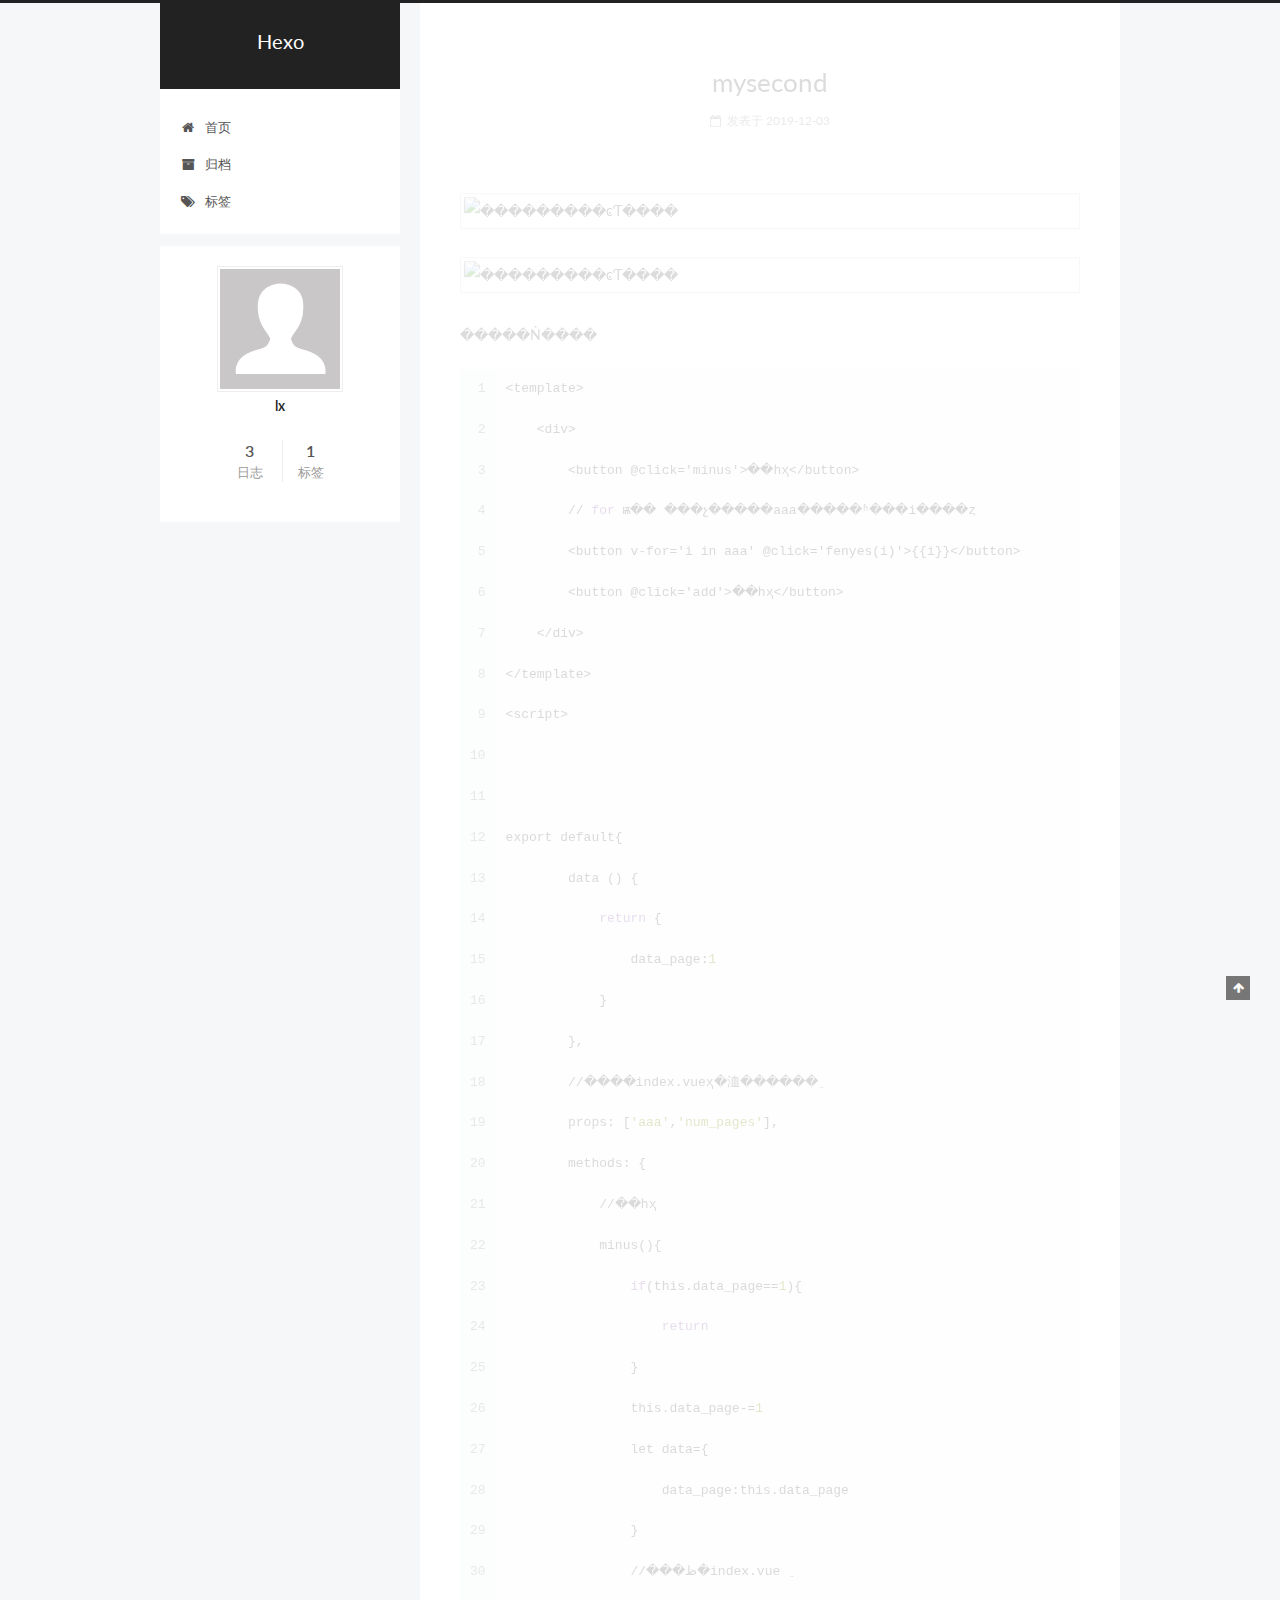
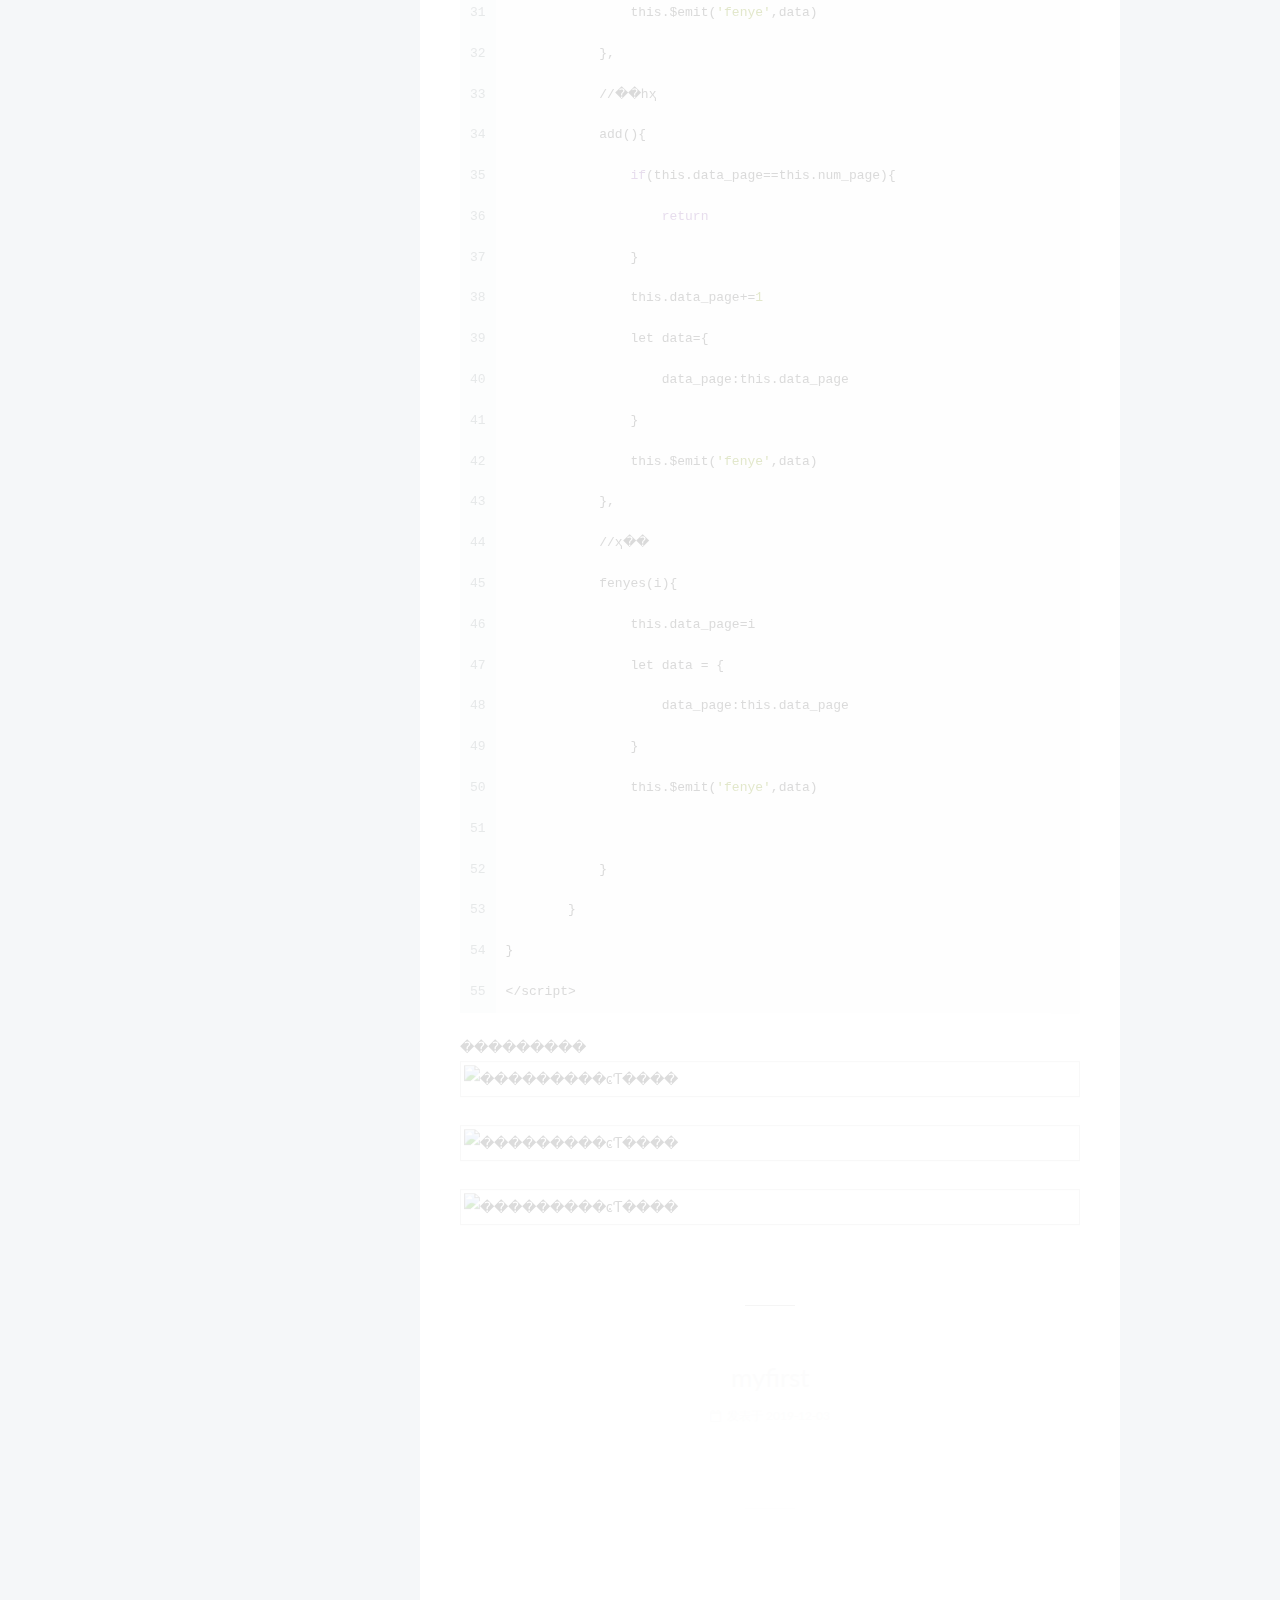
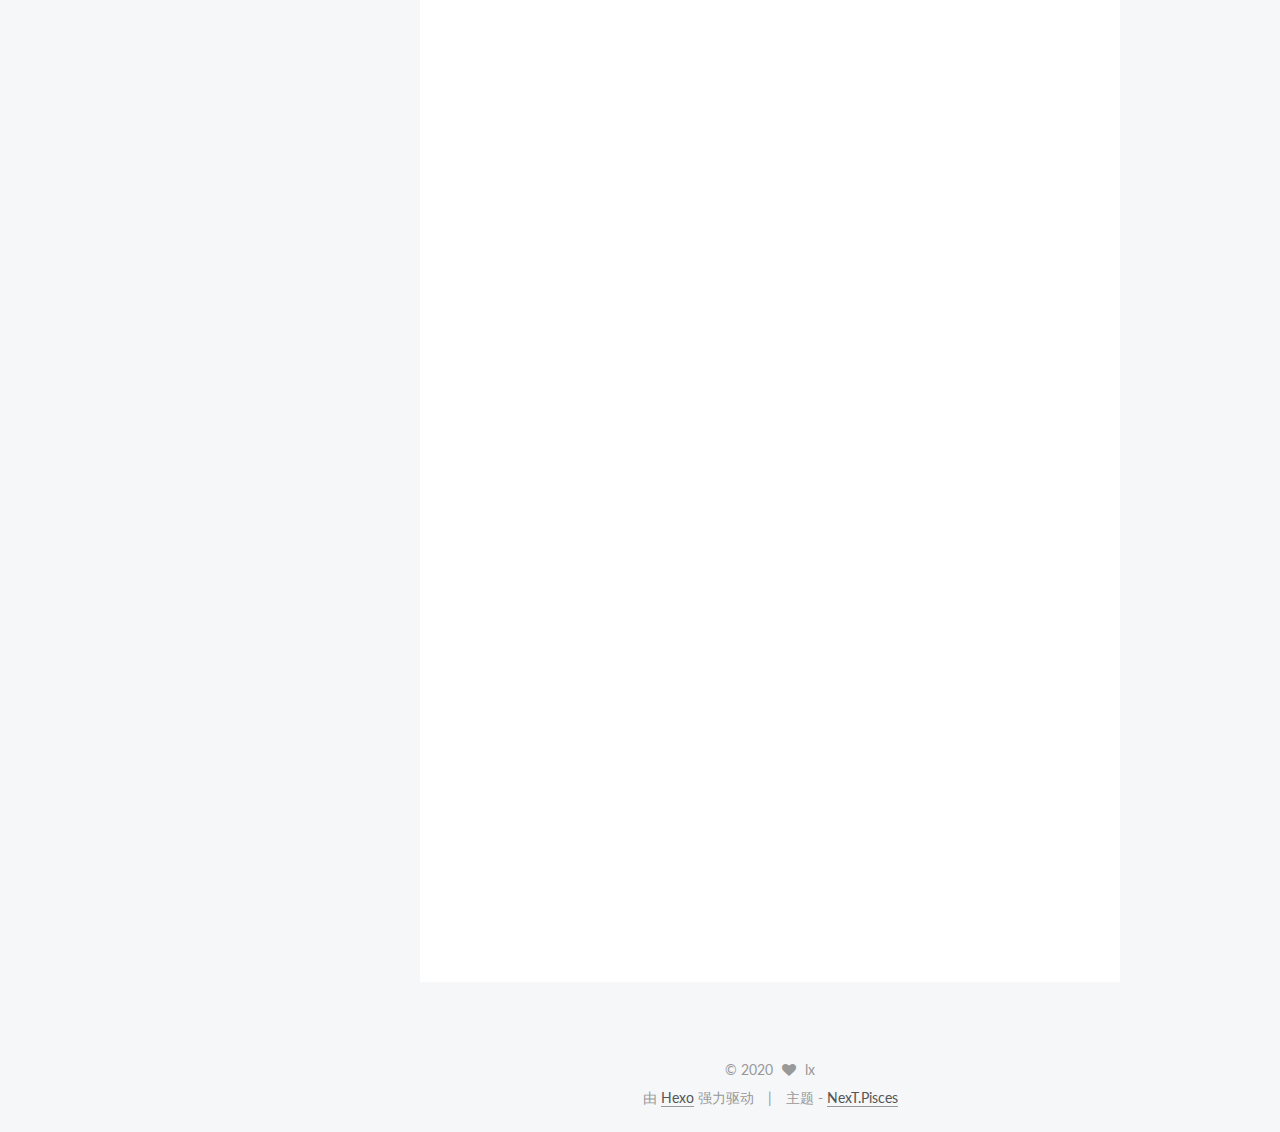
==== commit cc859b2f: "'mythree'" ====
--- a/index.html
+++ b/index.html
@@ -5,7 +5,7 @@
   
 
 
-<html class="theme-next pisces use-motion" lang="en">
+<html class="theme-next pisces use-motion" lang="zh-Hans">
 <head>
   <meta charset="UTF-8"/>
 <meta http-equiv="X-UA-Compatible" content="IE=edge" />
@@ -98,7 +98,7 @@
 <meta property="og:title" content="Hexo">
 <meta property="og:url" content="http:&#x2F;&#x2F;yoursite.com&#x2F;index.html">
 <meta property="og:site_name" content="Hexo">
-<meta property="og:locale" content="en">
+<meta property="og:locale" content="zh-Hans">
 <meta name="twitter:card" content="summary">
 
 
@@ -114,7 +114,7 @@
     motion: true,
     duoshuo: {
       userId: '0',
-      author: 'Author'
+      author: '博主'
     },
     algolia: {
       applicationID: '',
@@ -152,7 +152,7 @@
 
 </head>
 
-<body itemscope itemtype="http://schema.org/WebPage" lang="en">
+<body itemscope itemtype="http://schema.org/WebPage" lang="zh-Hans">
 
   
   
@@ -202,7 +202,7 @@
             
               <i class="menu-item-icon fa fa-fw fa-home"></i> <br />
             
-            Home
+            首页
           </a>
         </li>
       
@@ -212,7 +212,7 @@
             
               <i class="menu-item-icon fa fa-fw fa-archive"></i> <br />
             
-            Archives
+            归档
           </a>
         </li>
       
@@ -222,7 +222,7 @@
             
               <i class="menu-item-icon fa fa-fw fa-tags"></i> <br />
             
-            Tags
+            标签
           </a>
         </li>
       
@@ -262,7 +262,7 @@
     <link itemprop="mainEntityOfPage" href="http://yoursite.com/2019/12/03/mysecond/">
 
     <span hidden itemprop="author" itemscope itemtype="http://schema.org/Person">
-      <meta itemprop="name" content="John Doe">
+      <meta itemprop="name" content="lx">
       <meta itemprop="description" content="">
       <meta itemprop="image" content="/images/avatar.gif">
     </span>
@@ -288,9 +288,9 @@
                 <i class="fa fa-calendar-o"></i>
               </span>
               
-                <span class="post-meta-item-text">Posted on</span>
+                <span class="post-meta-item-text">发表于</span>
               
-              <time title="Post created" itemprop="dateCreated datePublished" datetime="2019-12-03T20:07:45+08:00">
+              <time title="创建于" itemprop="dateCreated datePublished" datetime="2019-12-03T20:07:45+08:00">
                 2019-12-03
               </time>
             
@@ -385,7 +385,7 @@
     <link itemprop="mainEntityOfPage" href="http://yoursite.com/2019/12/03/myfirst/">
 
     <span hidden itemprop="author" itemscope itemtype="http://schema.org/Person">
-      <meta itemprop="name" content="John Doe">
+      <meta itemprop="name" content="lx">
       <meta itemprop="description" content="">
       <meta itemprop="image" content="/images/avatar.gif">
     </span>
@@ -411,9 +411,9 @@
                 <i class="fa fa-calendar-o"></i>
               </span>
               
-                <span class="post-meta-item-text">Posted on</span>
+                <span class="post-meta-item-text">发表于</span>
               
-              <time title="Post created" itemprop="dateCreated datePublished" datetime="2019-12-03T19:43:12+08:00">
+              <time title="创建于" itemprop="dateCreated datePublished" datetime="2019-12-03T19:43:12+08:00">
                 2019-12-03
               </time>
             
@@ -504,7 +504,7 @@
     <link itemprop="mainEntityOfPage" href="http://yoursite.com/2019/12/03/hello-world/">
 
     <span hidden itemprop="author" itemscope itemtype="http://schema.org/Person">
-      <meta itemprop="name" content="John Doe">
+      <meta itemprop="name" content="lx">
       <meta itemprop="description" content="">
       <meta itemprop="image" content="/images/avatar.gif">
     </span>
@@ -530,9 +530,9 @@
                 <i class="fa fa-calendar-o"></i>
               </span>
               
-                <span class="post-meta-item-text">Posted on</span>
+                <span class="post-meta-item-text">发表于</span>
               
-              <time title="Post created" itemprop="dateCreated datePublished" datetime="2019-12-03T19:39:49+08:00">
+              <time title="创建于" itemprop="dateCreated datePublished" datetime="2019-12-03T19:39:49+08:00">
                 2019-12-03
               </time>
             
@@ -655,8 +655,8 @@
         <div class="site-author motion-element" itemprop="author" itemscope itemtype="http://schema.org/Person">
           <img class="site-author-image" itemprop="image"
                src="/images/avatar.gif"
-               alt="John Doe" />
-          <p class="site-author-name" itemprop="name">John Doe</p>
+               alt="lx" />
+          <p class="site-author-name" itemprop="name">lx</p>
            
               <p class="site-description motion-element" itemprop="description"></p>
           
@@ -667,7 +667,7 @@
             <div class="site-state-item site-state-posts">
               <a href="/archives/">
                 <span class="site-state-item-count">3</span>
-                <span class="site-state-item-name">posts</span>
+                <span class="site-state-item-name">日志</span>
               </a>
             </div>
           
@@ -680,7 +680,7 @@
             <div class="site-state-item site-state-tags">
               
                 <span class="site-state-item-count">1</span>
-                <span class="site-state-item-name">tags</span>
+                <span class="site-state-item-name">标签</span>
               
             </div>
           
@@ -721,20 +721,20 @@
         <div class="copyright" >
   
   &copy; 
-  <span itemprop="copyrightYear">2019</span>
+  <span itemprop="copyrightYear">2020</span>
   <span class="with-love">
     <i class="fa fa-heart"></i>
   </span>
-  <span class="author" itemprop="copyrightHolder">John Doe</span>
+  <span class="author" itemprop="copyrightHolder">lx</span>
 </div>
 
 
 <div class="powered-by">
-  Powered by <a class="theme-link" href="https://hexo.io" target="_blank" rel="noopener">Hexo</a>
+  由 <a class="theme-link" href="https://hexo.io" target="_blank" rel="noopener">Hexo</a> 强力驱动
 </div>
 
 <div class="theme-info">
-  Theme -
+  主题 -
   <a class="theme-link" href="https://github.com/iissnan/hexo-theme-next" target="_blank" rel="noopener">
     NexT.Pisces
   </a>
